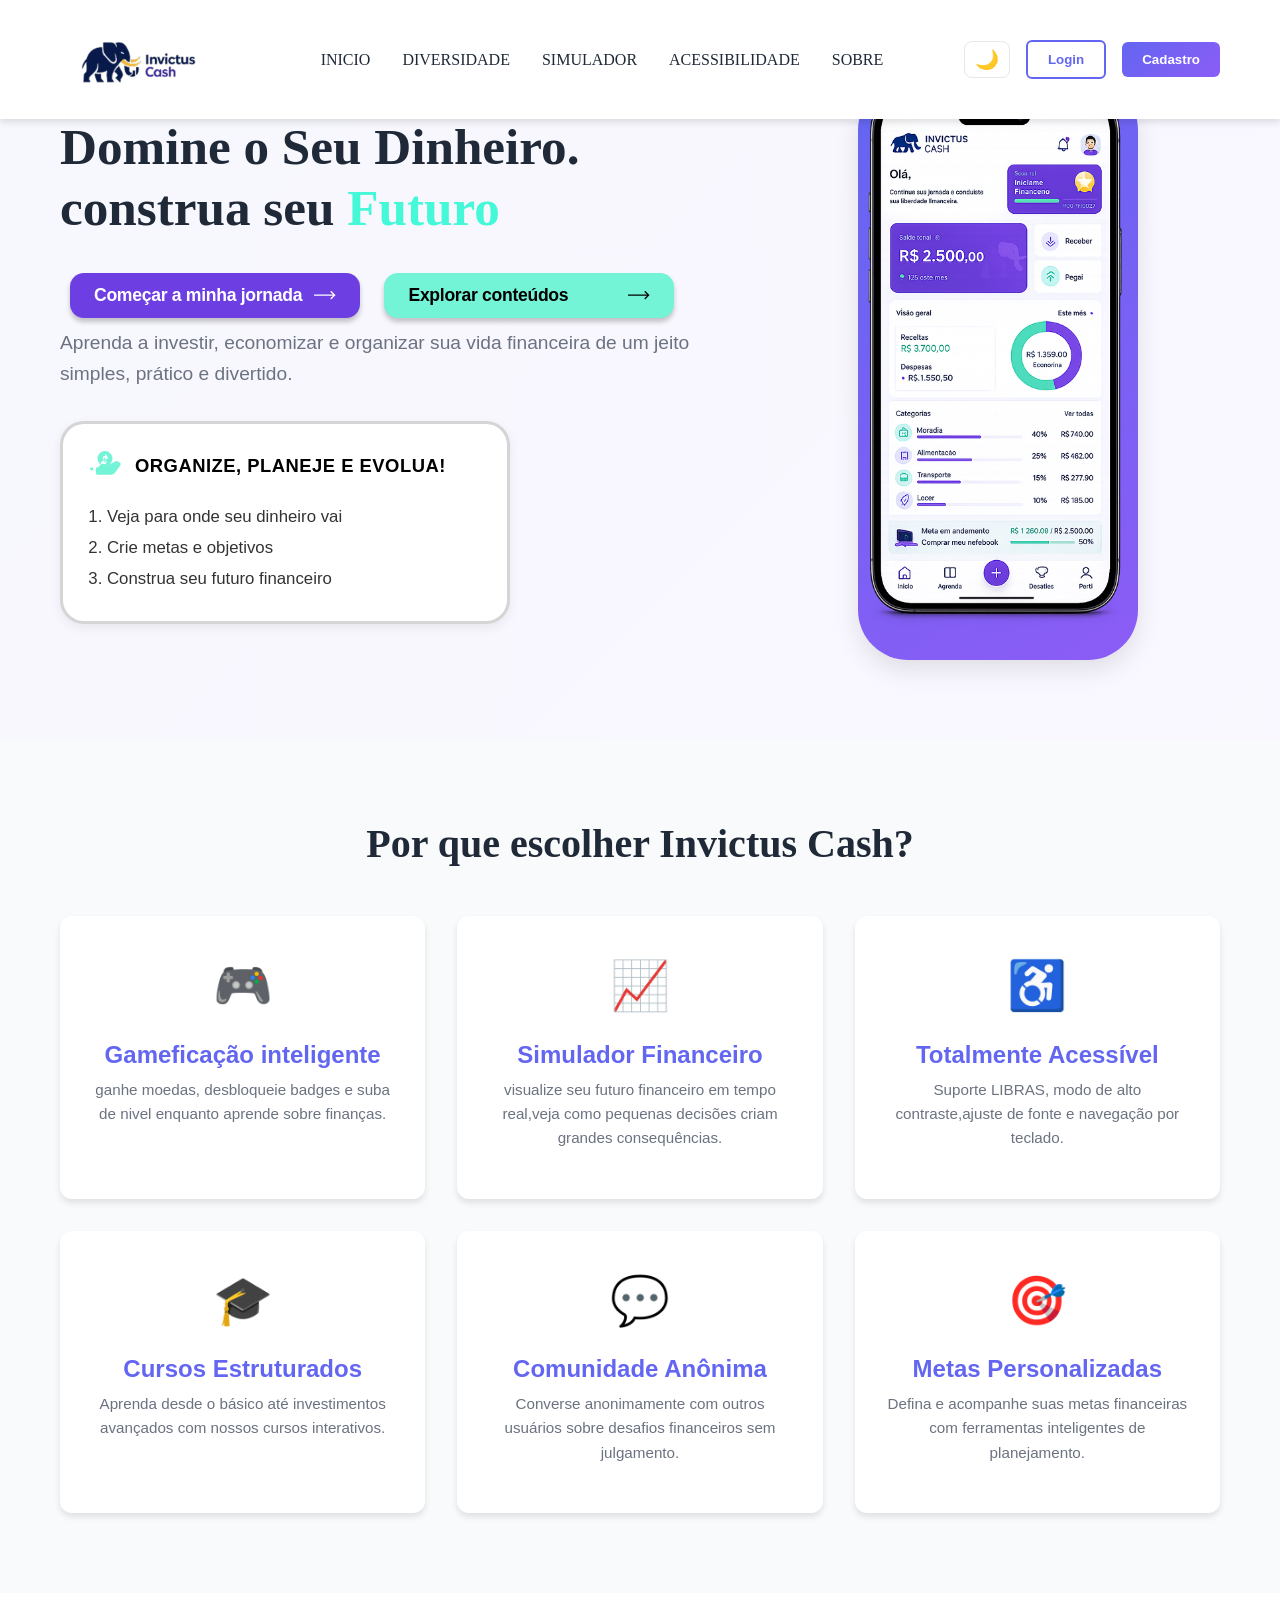
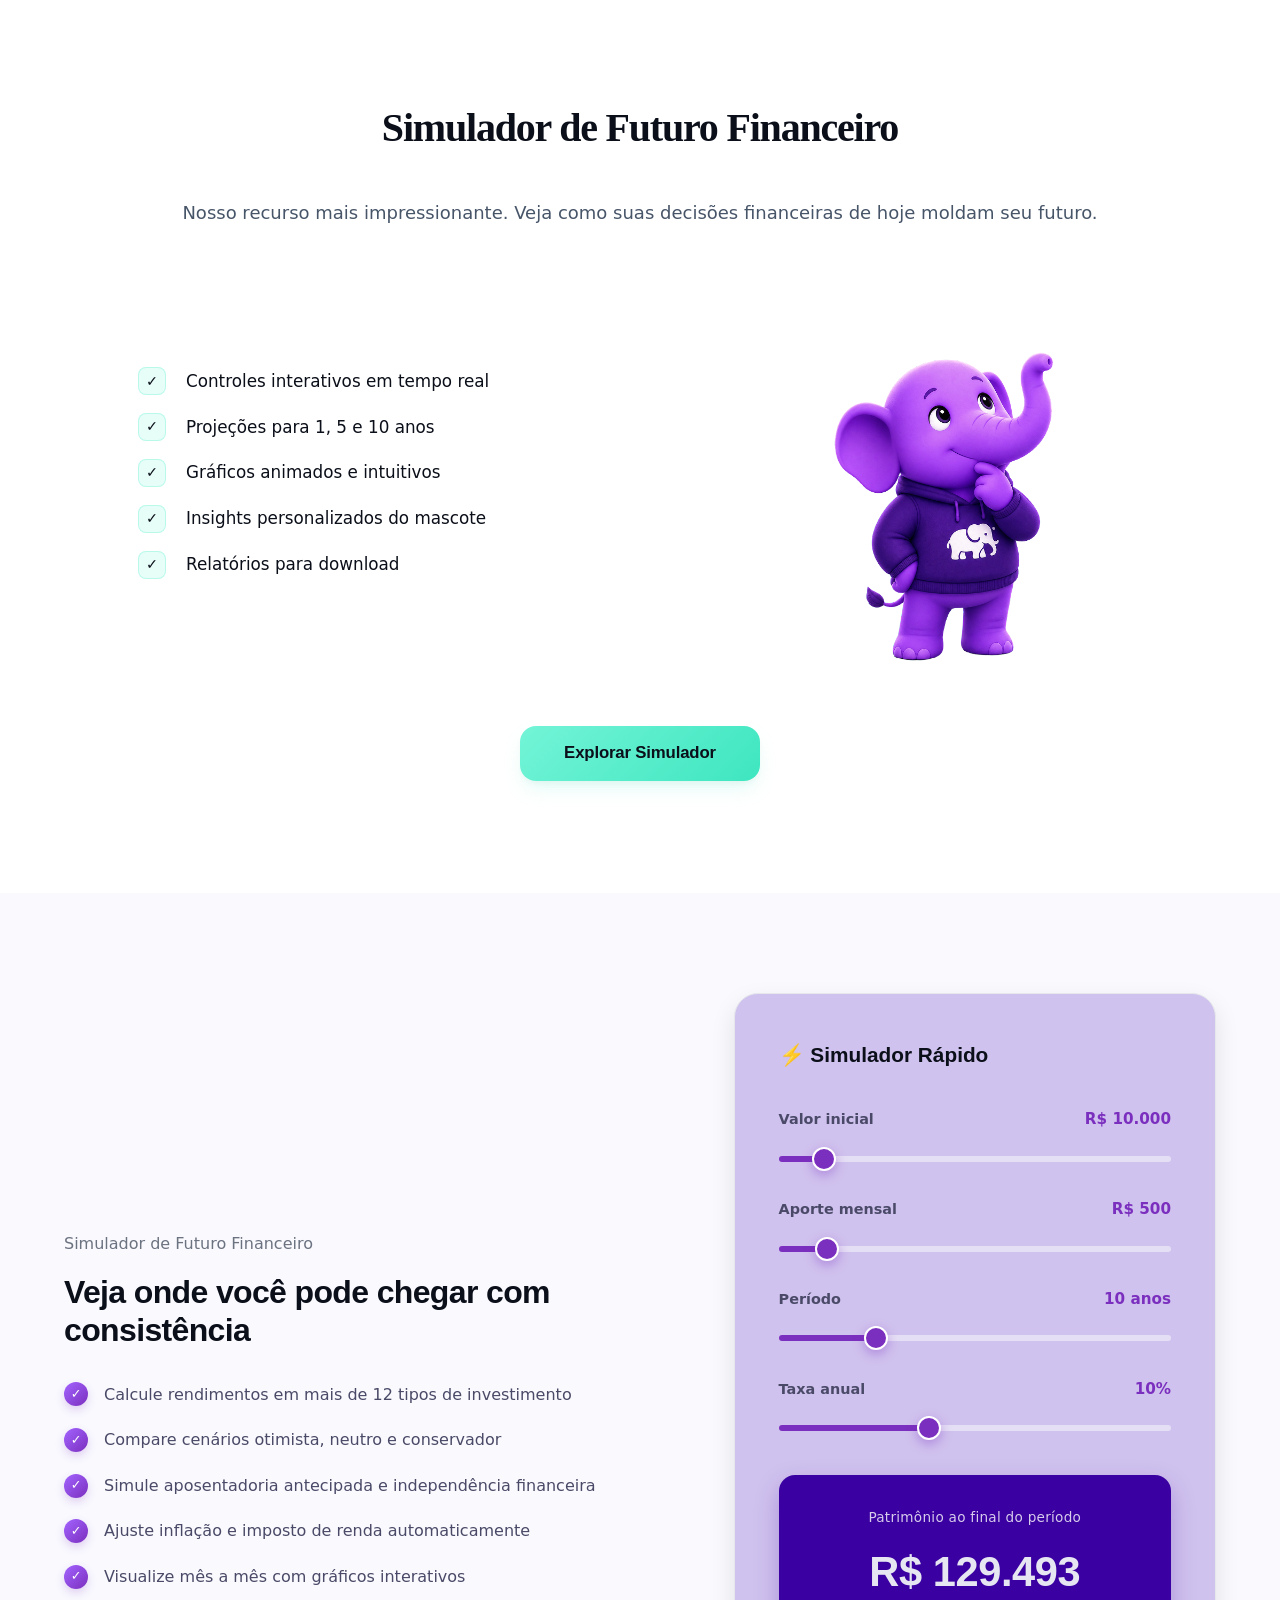
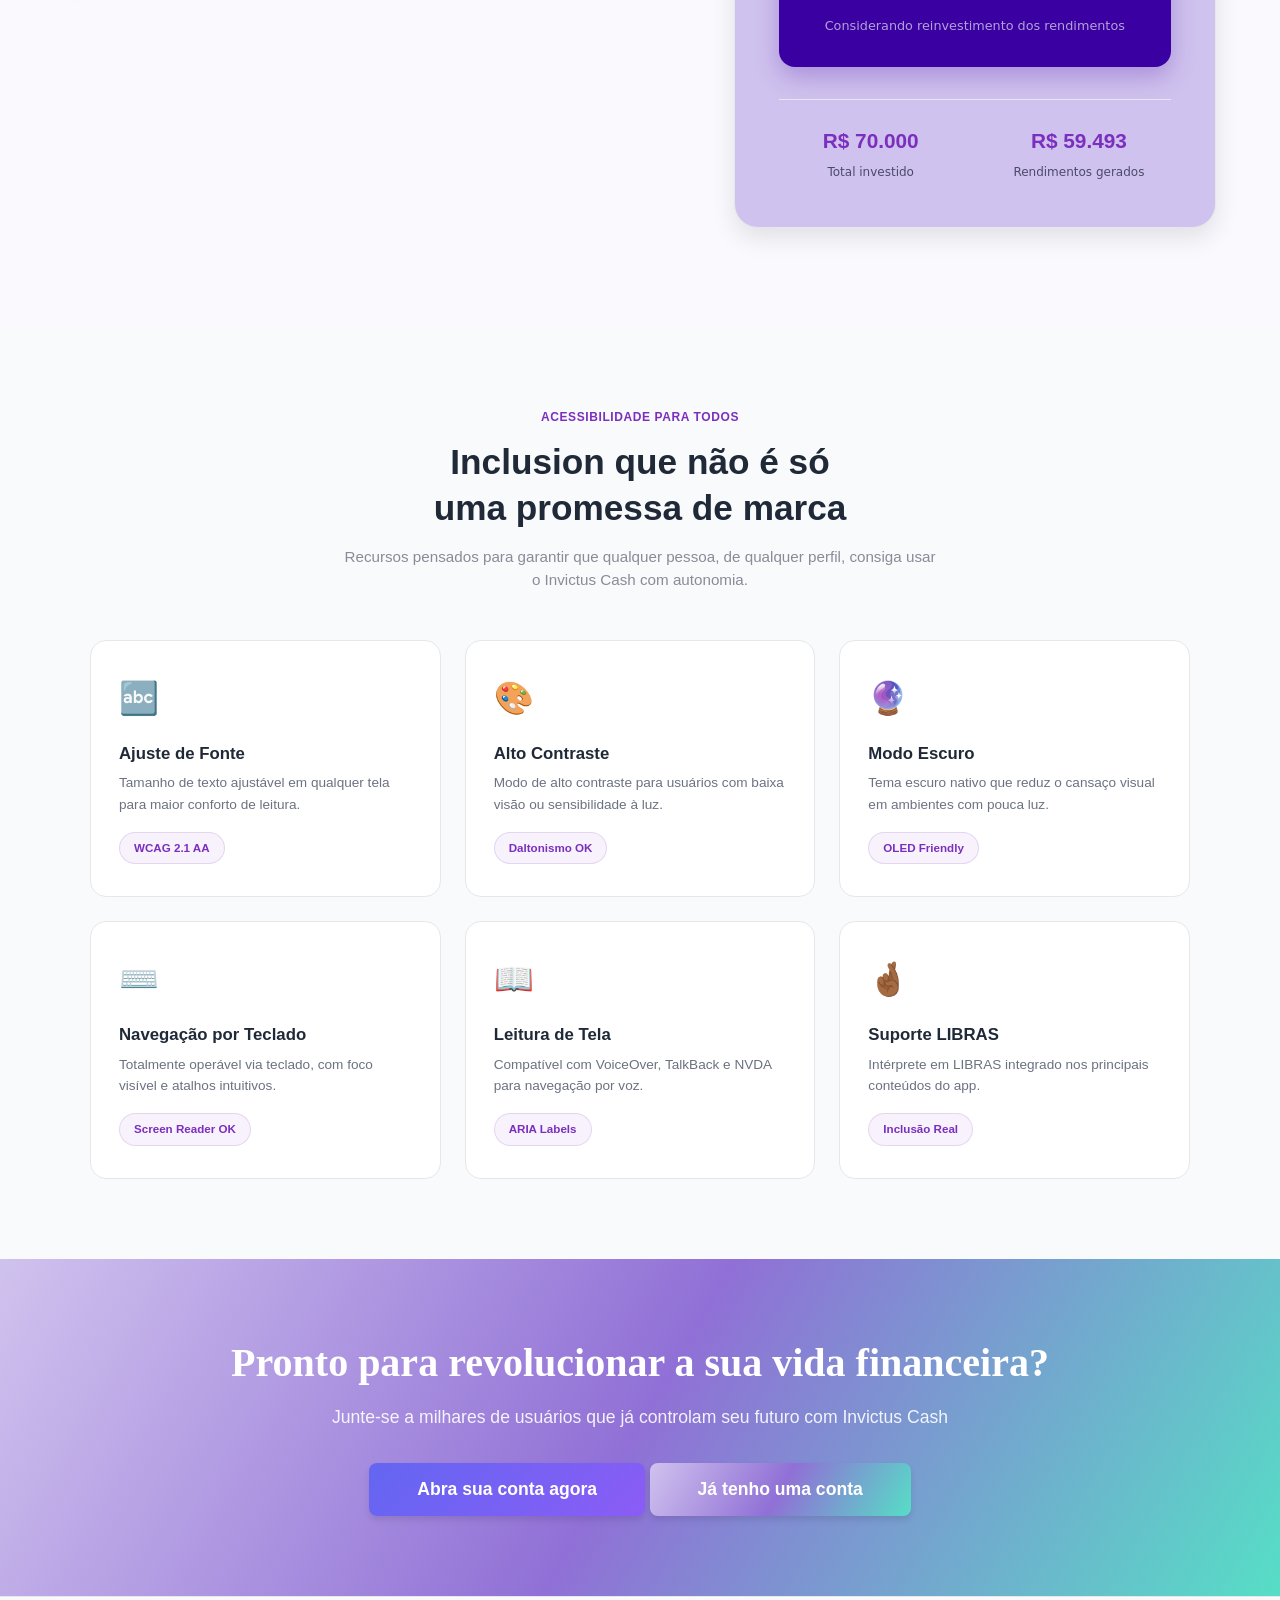
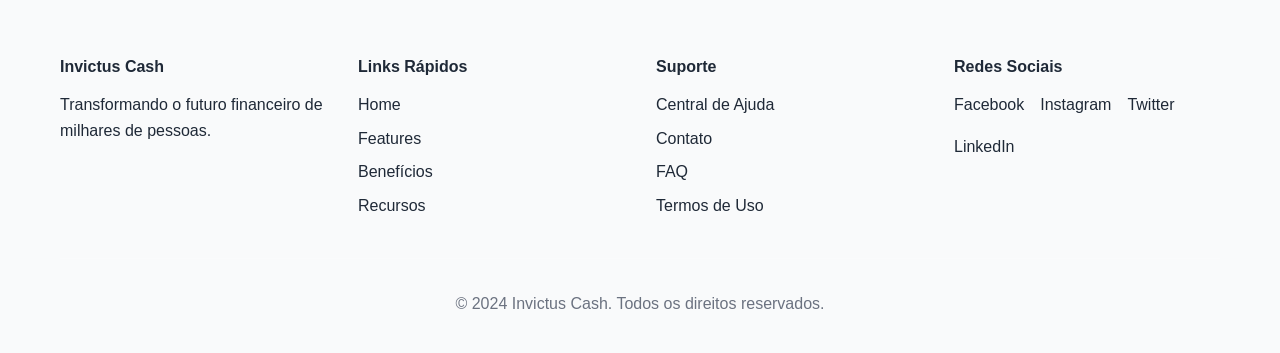
==== index.html @ d9da08a6 "mais commit" ====
<!DOCTYPE html>
<html lang="pt-BR">
<head>
    <meta charset="UTF-8">
    <meta name="viewport" content="width=device-width, initial-scale=1.0">
    <title>Invictus Cash - Soluções Financeiras do Futuro</title>
    <link rel="stylesheet" href="css/styles.css">
</head>
<body>
    <!-- HEADER/NAVEGAÇÃO -->
    <header class="header">
        <div class="container">
            <div class="navbar">
                <div class="logo">
                    <img id="site-logo" src="img/Frame 21 copia.PNG" alt="Invictus Cash Logo">
                    
                </div>
                <nav class="nav-links">
                    <a href="#home">INICIO</a>
                    <a href="#features">DIVERSIDADE</a>
                    <a href="#beneficios">SIMULADOR</a>
                    <a href="#recursos">ACESSIBILIDADE</a>
                    <a href="#contato">SOBRE</a>
                </nav>
                <div class="nav-buttons">

                    <button id="theme-toggle" class="btn-theme" aria-label="Alternar tema">🌙</button>

                    
                    <button class="btn-login"> <a  href="login.html">Login</button></a>
                    <button class="btn-signup"> <a href="cadastro.html">Cadastro</button></a>
                </div>
            </div>
        </div>
    </header>

    <!-- HERO SECTION -->
    <section class="hero" id="home">
        <div class="container">
            <div class="hero-content">
                <div class="hero-text">
                    <h2>Domine o Seu Dinheiro. construa seu  <span class="texto-verde">Futuro</span></h2>
 
                    <button class="btn-primary"><span>Começar a minha jornada</span>
    <svg viewBox="0 0 32 12" fill="none" xmlns="http://www.w3.org/2000/svg">
        <path d="M0 6H30M30 6L25 1M30 6L25 11" stroke="white" stroke-width="2" stroke-linecap="round" stroke-linejoin="round"/>
    </svg>
</button>
                    <button class="btn-secondary"> <span>Explorar conteúdos</span>
    <svg viewBox="0 0 32 12" fill="none" xmlns="http://www.w3.org/2000/svg">
        <path d="M0 6H30M30 6L25 1M30 6L25 11" stroke="black" stroke-width="2" stroke-linecap="round" stroke-linejoin="round"/>
    </svg>

</button>

                   <p>Aprenda a investir, economizar e organizar sua vida
financeira de um jeito simples, prático e divertido.</p>

<div class="card-financeiro">
    <div class="card-header">
        <svg class="card-icon" viewBox="0 0 24 24" fill="none" xmlns="http://www.w3.org/2000/svg">
            <path d="M12 2a5 5 0 100 10 5 5 0 000-10zm0 2c.55 0 1 .45 1 1v.1a2 2 0 011 1.73l-1.5.86a.5.5 0 00-.5-.43v-.26c0-.28-.22-.5-.5-.5s-.5.22-.5.5v.26c0 .28.22.5.5.5.83 0 1.5.67 1.5 1.5s-.67 1.5-1.5 1.5V11a1 1 0 01-2-1.73l1.5-.86a.5.5 0 00.5.43v.26c0 .28.22.5.5.5s.5-.22.5-.5v-.26c0-.28-.22-.5-.5-.5a1.5 1.5 0 01-1.5-1.5 1.5 1.5 0 011.5-1.5V5c0-.55.45-1 1-1z" fill="#73F4D7"/>
            <path d="M2 14c0-.55.45-1 1-1h4.17l2.24-2.24A1 1 0 0110.12 10.3l3.59 1.2 5.11-2.55a2 2 0 011.85.06l1.04.6c.72.42.92 1.37.44 2.05l-3.23 4.53a4 4 0 01-3.26 1.67H7c-.55 0-1-.45-1-1v-2H3c-.55 0-1-.45-1-1zm4-1H4v2h2v-2z" fill="#73F4D7"/>
        </svg>


        
        <h3>ORGANIZE, PLANEJE E EVOLUA!</h3>
    </div>

    <ol class="card-list">
        <li>Veja para onde seu dinheiro vai</li>
        <li>Crie metas e objetivos</li>
        <li>Construa seu futuro financeiro</li>
    </ol>
</div>
                </div>
                <div class="hero-image">
                    <div class="phone-mockup">
                        <div class="phone-screen">
                            <img src="img/image 7.png" alt="App Preview">
                        </div>
                    </div>
                </div>
            </div>
        </div>
    </section>

    <!-- POR QUE ESCOLHER INVICTUS CASH -->
    <section class="why-choose" id="features">
        <div class="container">
            <h2>Por que escolher Invictus Cash?</h2>
            <div class="features-grid">
                <div class="feature-card">
                    <div class="feature-icon">🎮</div>
                    <h3>Gameficação inteligente</h3>
                    <p>ganhe moedas, desbloqueie badges e suba de nivel enquanto aprende sobre finanças.</p>
                </div>
                <div class="feature-card">
                    <div class="feature-icon">📈</div>
                    <h3>Simulador Financeiro</h3>
                    <p>visualize seu futuro financeiro em tempo real,veja como pequenas decisões criam grandes consequências.</p>
                </div>
                <div class="feature-card">
                    <div class="feature-icon">♿</div>
                    <h3>Totalmente Acessível</h3>
                    <p>Suporte LIBRAS, modo de alto contraste,ajuste de fonte e navegação por teclado.</p>
                </div>
                <div class="feature-card">
                    <div class="feature-icon">🎓</div>
                    <h3>Cursos Estruturados</h3>
                    <p>Aprenda desde o básico até investimentos avançados com nossos cursos interativos.</p>
                </div>
                <div class="feature-card">
                    <div class="feature-icon">💬</div>
                    <h3>Comunidade Anônima</h3>
                    <p>Converse anonimamente com outros usuários sobre desafios financeiros sem julgamento.</p>
                </div>
                <div class="feature-card">
                    <div class="feature-icon">🎯</div>
                    <h3>Metas Personalizadas</h3>
                    <p>Defina e acompanhe suas metas financeiras com ferramentas inteligentes de planejamento.</p>
                </div>
            </div>
        </div>
    </section>

    <!-- Simulados FINANCEIRO -->
   <section class="solucoes" id="beneficios">
    <div class="container-simulador">
        <header class="simulador-header">
            <h2>Simulador de Futuro Financeiro</h2>
            <p class="subtitulo">Nosso recurso mais impressionante. Veja como suas decisões financeiras de hoje moldam seu futuro.</p>
        </header>
        
        <div class="simulador-conteudo-wrapper">
            
            <ul class="lista-recursos">
                <li>
                    <span class="check-box" aria-hidden="true">&#10003;</span> 
                    <span class="texto-recurso">Controles interativos em tempo real</span>
                </li>
                <li>
                    <span class="check-box" aria-hidden="true">&#10003;</span> 
                    <span class="texto-recurso">Projeções para 1, 5 e 10 anos</span>
                </li>
                <li>
                    <span class="check-box" aria-hidden="true">&#10003;</span> 
                    <span class="texto-recurso">Gráficos animados e intuitivos</span>
                </li>
                <li>
                    <span class="check-box" aria-hidden="true">&#10003;</span> 
                    <span class="texto-recurso">Insights personalizados do mascote</span>
                </li>
                <li>
                    <span class="check-box" aria-hidden="true">&#10003;</span> 
                    <span class="texto-recurso">Relatórios para download</span>
                </li>
            </ul>

            <div class="vitinho-preview">
                <img src="img/image 17.png" alt="Preview do vitinho Financeiro" class="vitinho-img"> 
            </div>

        </div> <button class="btn-explorar" type="button">
            Explorar Simulador
        </button>
        
    </div>

</section>

    <!-- RECURSOS -->
   <!-- ── SIMULATOR ── -->
<section class="simulator-section" id="simulator">
  <div class="simulator-inner">
    <div class="simulator-info reveal">
      <p class="section-eyebrow" style="text-align:left">Simulador de Futuro Financeiro</p>
      <h2 class="section-title" style="text-align:left;font-size:clamp(1.7rem,2.5vw,2.2rem)">Veja onde você pode chegar com consistência</h2>
      <ul class="simulator-bullets">
        <li><div class="bullet-check">✓</div><span>Calcule rendimentos em mais de 12 tipos de investimento</span></li>
        <li><div class="bullet-check">✓</div><span>Compare cenários otimista, neutro e conservador</span></li>
        <li><div class="bullet-check">✓</div><span>Simule aposentadoria antecipada e independência financeira</span></li>
        <li><div class="bullet-check">✓</div><span>Ajuste inflação e imposto de renda automaticamente</span></li>
        <li><div class="bullet-check">✓</div><span>Visualize mês a mês com gráficos interativos</span></li>
      </ul>
    </div>
 
    <div class="simulator-card reveal">
      <div class="sim-title">⚡ Simulador Rápido</div>
 
      <div class="sim-group">
        <div class="sim-label">Valor inicial <span id="initialVal">R$ 10.000</span></div>
        <input type="range" id="sliderInitial" min="1000" max="100000" step="1000" value="10000" oninput="updateSim()">
      </div>
 
      <div class="sim-group">
        <div class="sim-label">Aporte mensal <span id="monthlyVal">R$ 500</span></div>
        <input type="range" id="sliderMonthly" min="0" max="5000" step="100" value="500" oninput="updateSim()">
      </div>
 
      <div class="sim-group">
        <div class="sim-label">Período <span id="yearsVal">10 anos</span></div>
        <input type="range" id="sliderYears" min="1" max="40" step="1" value="10" oninput="updateSim()">
      </div>
 
      <div class="sim-group">
        <div class="sim-label">Taxa anual <span id="rateVal">10%</span></div>
        <input type="range" id="sliderRate" min="4" max="20" step="0.5" value="10" oninput="updateSim()">
      </div>
 
      <div class="sim-result">
        <div class="sim-result-label">Patrimônio ao final do período</div>
        <div class="sim-result-value" id="simResult">R$ 108.347</div>
        <div class="sim-result-sub">Considerando reinvestimento dos rendimentos</div>
      </div>
 
      <div class="sim-breakdown">
        <div class="sim-item">
          <div class="sim-item-val" id="simInvested">R$ 70.000</div>
          <div class="sim-item-lbl">Total investido</div>
        </div>
        <div class="sim-item">
          <div class="sim-item-val" id="simProfit">R$ 38.347</div>
          <div class="sim-item-lbl">Rendimentos gerados</div>
        </div>
      </div>
    </div>
  </div>
</section>


<section class="access-section" id="recursos">
  <p class="access-header-tag">Acessibilidade para todos</p>
  <h2 class="access-main-title">Inclusion que não é só<br>uma promessa de marca</h2>
  <p class="access-subtitle">Recursos pensados para garantir que qualquer pessoa, de qualquer perfil, consiga usar o Invictus Cash com autonomia.</p>

  <div class="access-grid">
    <div class="access-card">
      <div class="access-icon">🔤</div> <h3 class="access-title">Ajuste de Fonte</h3>
      <p class="access-desc">Tamanho de texto ajustável em qualquer tela para maior conforto de leitura.</p>
      <span class="access-badge">WCAG 2.1 AA</span>
    </div>

    <div class="access-card">
      <div class="access-icon">🎨</div>
      <h3 class="access-title">Alto Contraste</h3>
      <p class="access-desc">Modo de alto contraste para usuários com baixa visão ou sensibilidade à luz.</p>
      <span class="access-badge">Daltonismo OK</span>
    </div>

    <div class="access-card">
      <div class="access-icon">🔮</div>
      <h3 class="access-title">Modo Escuro</h3>
      <p class="access-desc">Tema escuro nativo que reduz o cansaço visual em ambientes com pouca luz.</p>
      <span class="access-badge">OLED Friendly</span>
    </div>

    <div class="access-card">
      <div class="access-icon">⌨️</div>
      <h3 class="access-title">Navegação por Teclado</h3>
      <p class="access-desc">Totalmente operável via teclado, com foco visível e atalhos intuitivos.</p>
      <span class="access-badge">Screen Reader OK</span>
    </div>

    <div class="access-card">
      <div class="access-icon">📖</div>
      <h3 class="access-title">Leitura de Tela</h3>
      <p class="access-desc">Compatível com VoiceOver, TalkBack e NVDA para navegação por voz.</p>
      <span class="access-badge">ARIA Labels</span>
    </div>

    <div class="access-card">
      <div class="access-icon">🤞🏾</div>
      <h3 class="access-title">Suporte LIBRAS</h3>
      <p class="access-desc">Intérprete em LIBRAS integrado nos principais conteúdos do app.</p>
      <span class="access-badge">Inclusão Real</span>
    </div>
  </div>
</section>
 

    <!-- CTA FINAL -->
    <section class="cta-final">
        <div class="container">
            <h2>Pronto para revolucionar a sua vida financeira?</h2>
            <p>Junte-se a milhares de usuários que já controlam seu futuro com Invictus Cash</p>
            <button class="btn-primary-large">Abra sua conta agora</button>
            <button class="btn-secondary-large">Já tenho uma conta</button>
        </div>
    </section>

    <!-- FOOTER -->
    <footer class="footer" id="contato">
        <div class="container">
            <div class="footer-content">
                <div class="footer-section">
                    <h4>Invictus Cash</h4>
                    <p>Transformando o futuro financeiro de milhares de pessoas.</p>
                </div>
                <div class="footer-section">
                    <h4>Links Rápidos</h4>
                    <ul>
                        <li><a href="#home">Home</a></li>
                        <li><a href="#features">Features</a></li>
                        <li><a href="#beneficios">Benefícios</a></li>
                        <li><a href="#recursos">Recursos</a></li>
                    </ul>
                </div>
                <div class="footer-section">
                    <h4>Suporte</h4>
                    <ul>
                        <li><a href="#">Central de Ajuda</a></li>
                        <li><a href="#">Contato</a></li>
                        <li><a href="#">FAQ</a></li>
                        <li><a href="#">Termos de Uso</a></li>
                    </ul>
                </div>
                <div class="footer-section">
                    <h4>Redes Sociais</h4>
                    <div class="social-links">
                        <a href="#" class="social-icon">Facebook</a>
                        <a href="#" class="social-icon">Instagram</a>
                        <a href="#" class="social-icon">Twitter</a>
                        <a href="#" class="social-icon">LinkedIn</a>
                    </div>
                </div>
            </div>
            <div class="footer-bottom">
                <p>&copy; 2024 Invictus Cash. Todos os direitos reservados.</p>
            </div>
        </div>
    </footer>


     <div vw class="enabled">
    <div vw-access-button class="active"></div>
    <div vw-plugin-wrapper>
        <div class="vw-plugin-top-wrapper"></div>
    </div>
</div>
<script src="https://vlibras.gov.br/app/vlibras-plugin.js"></script>
<script>
    new window.VLibras.Widget('https://vlibras.gov.br/app');
</script>

    <script src="js/script.js"></script>
</body>
</html>
---- css/styles.css ----
/* ===== VARIÁVEIS E CORES ===== */
:root {
    --primary-color: #6366f1;
    --primary-dark: #4f46e5;
    --secondary-color: #06b6d4;
    --accent-color: #8b5cf6;
    --success-color: #10b981;
    --text-dark: #1f2937;
    --text-light: #6b7280;
    --bg-light: #f9fafb;
    --bg-white: #ffffff;
    --border-color: #e5e7eb;
    --shadow: 0 4px 6px rgba(0, 0, 0, 0.1);
    --shadow-lg: 0 10px 25px rgba(0, 0, 0, 0.1);

        --bg-container: #ffffff;
    --text-main: #0b0f19;       /* Tom escuro premium */
    --text-muted: #475569;      /* Slate moderno */
    --accent-start: #73F4D7;    /* Ciano base */
    --accent-end: #3ee6c0;      /* Ciano profundo para o gradiente */
    --font-family: 'Inter', system-ui, -apple-system, sans-serif;
    --radius-lg: 24px;          /* Curvas mais amigáveis no container */
    --radius-md: 12px;          /* Bordas do botão */
    --radius-sm: 8px;           /* Bordas do ícone */

     --purple-main: #7B2FBE;    /* Roxo vivo dos badges e sliders */
  --purple-dark: #3A00A1;    /* Roxo ultra profundo do card de resultado */
  --purple-soft: #A364FF;    /* Tom mais claro para degradês */
  --dark-text: #0B0F19;      /* Preto suave para o título principal */
  --gray-700: #4A4A68;       /* Texto das listas e labels */
  --gray-200: #E6E6F2;       /* Linha do slider vazia e bordas secundárias */
  --off-white: #F9F9FE;      /* Fundo da seção */
  --white: #FFFFFF;
  --radius-lg: 24px;
  --radius-md: 16px;

  --roxo-suave: #D0C2EE; /* Roxo suave para o gradiente */

  /* Variável do gradiente para o Tema Claro */
    --primary-gradient: linear-gradient(120deg, #D0C2EE, #9070D6, #56DEC6);

    --logo-image: url('../img/logo-light.png');

}

/* ===== TEMA ESCURO (DARK MODE) ===== */
.dark-theme {
    /* Fundos */
    --bg-light: #0B0F19;         /* O off-white vira o fundo escuro premium */
    --off-white: #0B0F19;
    --bg-white: #131A2E;         /* Os fundos brancos viram um azul-escuro fosco */
    --bg-container: #131A2E;
    --white: #131A2E;

    /* Textos */
    --text-dark: #F1F5F9;         /* Textos escuros viram branco/cinza claro */
    --text-main: #F1F5F9;
    --dark-text: #F1F5F9;
    
    --text-light: #94A3B8;        /* Textos secundários viram cinza médio */
    --text-muted: #94A3B8;
    --gray-700: #94A3B8;

    /* Bordas e Linhas */
    --border-color: #1E293B;      /* Bordas ficam escuras e sutis */
    --gray-200: #1E293B;
    
    /* Sombra mais suave para o tema escuro */
    --shadow: 0 4px 6px rgba(0, 0, 0, 0.3);
    --shadow-lg: 0 10px 25px rgba(0, 0, 0, 0.4);

    /* O Roxo ultra profundo do card de resultado pode ficar um pouco mais visível */
    --purple-dark: #1E0A45; 

    /* Variável do gradiente adaptada para o Tema Escuro (tons mais profundos) */
    --primary-gradient: linear-gradient(120deg, #2E1A47, #4A2874, #1B5E51);

     --roxo-suave: #1E0A45; /* Roxo suave para o gradiente */

     --logo-image: url('../img/logo-dark.png');


}

.sidebar-logo {
    width: 200px;
    height: 200px;
    background-image: var(--logo-image);
    background-size: contain;
    background-repeat: no-repeat;
    background-position: center;
}

/* Estilização do Botão de Alternar Tema (btn-theme) que adicionamos no HTML */
.btn-theme {
    background: none;
    border: 1px solid var(--border-color);
    font-size: 1.2rem;
    cursor: pointer;
    padding: 6px 10px;
    border-radius: var(--radius-sm);
    transition: transform 0.2s, background-color 0.2s;
    display: inline-flex;
    align-items: center;
    justify-content: center;
}

.btn-theme:hover {
    transform: scale(1.1);
    background-color: var(--border-color);
}




/* ===== RESET E ESTILOS GLOBAIS ===== */
* {
    margin: 0;
    padding: 0;
    box-sizing: border-box;
    /* Isso vai criar uma borda vermelha ao redor de ABSOLUTAMENTE TUDO no seu site */
    

   
}

html {
    min-height: 100%;
    font-family: 'Inter', sans-serif;
    scroll-behavior: smooth;
}

body {
    font-family: 'Segoe UI', Tahoma, Geneva, Verdana, sans-serif;
    line-height: 1.6;
    color: var(--text-dark);
    background-color: var(--bg-white);
    body {
    transition: background-color 0.6s ease, color 0.6s ease;
    body {
    padding-top: 80px; /* Ajuste essa altura para bater com a altura real da sua navbar */
}
}
    
}

html, body {
    width: 100%;
    margin: 0;
    padding: 0;
    overflow-x: hidden; /* Corta qualquer conteúdo que tente vazar para as laterais */
}

/* Garante que imagens e elementos flexíveis respeitem a largura máxima da tela */
*, *::before, *::after {
    box-sizing: border-box; /* Faz com que padding e bordas não aumentem a largura do elemento */
}




.container {
    max-width: 1200px;
    margin: 0 auto;
    padding: 0 20px;
   
}

/* ===== TIPOGRAFIA ===== */
h1, h2, h3, h4, h5, h6 {
    font-weight: 700;
    line-height: 1.2;
}

h2 {
    font-size: 2.5rem;
    margin-bottom: 1rem;
    color: var(--text-dark);
    font-family: Huninn
}

.texto-verde {
    color: #44F8D8; /* Você pode mudar esse código para o tom de verde que preferir */
}

h3 {
    font-size: 1.5rem;
    margin-bottom: 0.5rem;
}

p {
    color: var(--text-light);
    margin-bottom: 1rem;
}

a {
    color: var(--text-color);
    text-decoration: none;
    transition: color 0.3s;
}

/* ===== BOTÕES ===== */
.btn-primary {
    background: linear-gradient(135deg, var(--primary-color), var(--accent-color));
    color: white;
    padding: 12px 32px;
    border: none;
    border-radius: 8px;
    font-size: 1rem;
    font-weight: 600;
    cursor: pointer;
    transition: all 0.3s ease;
    box-shadow: var(--shadow);
}

.btn-primary:hover {
    transform: translateY(-2px);
    box-shadow: var(--shadow-lg);
}

.btn-primary-large {
    background: linear-gradient(135deg, var(--primary-color), var(--accent-color));
    color: white;
    padding: 16px 48px;
    border: none;
    border-radius: 8px;
    font-size: 1.1rem;
    font-weight: 600;
    cursor: pointer;
    transition: all 0.3s ease;
    box-shadow: var(--shadow);
}

.btn-primary-large:hover {
    transform: translateY(-2px);
    box-shadow: var(--shadow-lg);
}

.btn-secondary-large {
    background: linear-gradient(120deg, #D0C2EE, #9070D6, #56DEC6);
    color: white;
    padding: 16px 48px;
    border: none;
    border-radius: 8px;
    font-size: 1.1rem;
    font-weight: 600;
    cursor: pointer;
    transition: all 0.3s ease;
    box-shadow: var(--shadow);
}
/* Configuração Geral para Ambos os Botões */
.btn-primary, .btn-secondary {
    display: inline-flex;
    align-items: center;
    justify-content: space-between;
    width: 290px; /* Reduzido levemente para acompanhar o tamanho da nova seta */
    margin: 10px; /* Adiciona espaçamento ao redor de cada botão */
    
    padding: 12px 24px;
    font-family: 'Inter', sans-serif;
    font-size: 1.1rem;
    font-weight: 700;
    letter-spacing: -0.3px;
    
    border: none;
    border-radius: 14px;
    cursor: pointer;
    transition: all 0.2s ease-in-out;
    box-shadow: 0px 4px 5px rgba(0, 0, 0, 0.22); 
}

/* Efeito ao passar o mouse */
.btn-primary:hover, .btn-secondary:hover {
    transform: translateY(-2px);
    box-shadow: 0px 6px 10px rgba(0, 0, 0, 0.28);
}

/* Customização do Botão Roxo */
.btn-primary {
    background: #6D3FE3;
    color: #FFFFFF;
}

/* Customização do Botão Ciano */
.btn-secondary {
    background: #73F4D7;
    color: #000000;
}

/* Tamanho Controlado das Setas */
.btn-primary svg, .btn-secondary svg {
    width: 22px; /* Diminuído de 32px para 22px para ficar proporcional e delicado */
    height: auto;
    flex-shrink: 0; /* Garante que a seta não vai amassar em telas menores */
}

.btn-login {
    background: transparent;
    color: var(--primary-color);
    padding: 10px 20px;
    border: 2px solid var(--primary-color);
    border-radius: 6px;
    font-weight: 600;
    cursor: pointer;
    transition: all 0.3s ease;
}

.btn-login:hover {
    background: var(--primary-color);
    color: white;
}

.btn-signup {
    background: linear-gradient(135deg, var(--primary-color), var(--accent-color));
    color: white;
    padding: 10px 20px;
    border: none;
    border-radius: 6px;
    font-weight: 600;
    cursor: pointer;
    transition: all 0.3s ease;
}

.btn-signup:hover {
    transform: translateY(-2px);
    box-shadow: var(--shadow);
}
/* organizee... */

/* Container Principal do Card */
.card-financeiro {
    width: 100%;
    max-width: 450px; /* Limita a largura para ficar parecido com o print */
    padding: 24px;
    
    background-color: #FFFFFF;
    border: 3px solid #4646463a; /* Borda azul exata do modelo */
    border-radius: 24px;       /* Bordas bem arredondadas */
    
    font-family: 'Inter', sans-serif; /* Substitua pela fonte do seu projeto */
    box-shadow: 0 4px 12px rgba(0, 0, 0, 0.068); /* Sombra leve opcional */
}

/* Alinhamento do Ícone ao lado do Título */
.card-header {
    display: flex;
    align-items: center;
    gap: 12px; /* Espaço entre o ícone e o texto */
    margin-bottom: 20px; /* Distância entre o título e a lista */
}

/* Tamanho do Ícone */
.card-icon {
    width: 36px;
    height: 36px;
    flex-shrink: 0;
}

/* Estilização do Título */
.card-header h3 {
    color: #000000;
    font-size: 1.15rem;
    font-weight: 800;
    margin: 0;
    letter-spacing: 0.5px;
}

/* Configuração da Lista Numérica */
.card-list {
    margin: 0;
    padding-left: 20px; /* Cria o recuo padrão dos números */
    list-style-type: decimal; /* Garante a numeração 1, 2, 3 automático */
}

/* Estilização de cada item da lista */
.card-list li {
    color: #333333;
    font-size: 1.05rem;
    font-weight: 500;
    line-height: 1.6; /* Dá um espaçamento agradável entre as linhas */
    margin-bottom: 4px;
}


/* ===== 1. HEADER & NAVBAR AJUSTADOS ===== */
.header {
    background: var(--bg-white);
    box-shadow: var(--shadow);
    position:fixed; /* Alterado de unset para fixed */
    top: 0;
    left: 0;         /* Garante o alinhamento correto à esquerda */
    z-index: 1;   /* Aumentado para garantir que fique por cima de tudo na rolagem */
    width: 100%;
}

.navbar {
    display: flex;
    justify-content: space-between;
    align-items: center;
    padding: 1rem 0;
    position:relative; /* Mantém a navbar fixa no topo */
    z-index: 10;
}
/* Limpeza e ajuste da logo para ser flexível */
.logo img {
    width: 100%;
    max-width: 180px;    /* Tamanho ideal no notebook */
    height: auto;
    object-fit: contain;
    display: block;
    transition: max-width 0.3s ease;
}

.nav-links {
    display: flex;
    gap: 2rem;
    list-style: none;
}

.nav-links a {
    color: var(--text-dark);
    text-decoration: none;
    font-weight: 500;
    transition: color 0.3s ease;
    font-family: 'Inria Serif', serif;
}

.nav-links a:hover {
    color: var(--primary-color);
}

.nav-buttons {
    display: flex;
    align-items: center;
    gap: 1rem;
}

/* ===== 2. HERO SECTION AJUSTADA ===== */
.hero {
    padding: 80px 0;
    background: linear-gradient(135deg, rgba(99, 102, 241, 0.05), rgba(139, 92, 246, 0.05));
    overflow: hidden; /* Evita quebras de página para os lados */
}

.hero-content {
    display: grid;
    grid-template-columns: 1.2fr 0.8fr; /* Dá um pouco mais de destaque para o texto */
    gap: 3rem;
    align-items: center;
}

.hero-text h2 {
    font-size: clamp(2rem, 4vw, 3.5rem); /* Diminui o título de forma fluida em telas menores */
    margin-bottom: 1.5rem;
    color: var(--text-dark);
    line-height: 1.2;
}

.hero-text p {
    font-size: clamp(1rem, 1.5vw, 1.2rem);
    margin-bottom: 2rem;
    color: var(--text-light);
    line-height: 1.6;
}


/* =======================================================
   ===== REGRAS DE RESPONSIVIDADE (MEDIA QUERIES) =====
   ======================================================= */

/* --- TABLETS (Telas de até 992px) --- */
@media (max-width: 992px) {
    .navbar {
        padding: 0.8rem 0;
    }

    .logo img {
        max-width: 140px; /* Logo ligeiramente menor em telas menores */
    }

    .nav-links {
        gap: 1.2rem; /* Reduz o espaço dos links no menu */
    }

    .hero-content {
        gap: 2rem;
    }
}

.phone-mockup {
    display: flex;
    justify-content: center;
    align-items: center;
}

.phone-screen {
    width: 280px;
    height: 580px;
    background: linear-gradient(150deg, var(--primary-color), var(--accent-color));
    border-radius: 50px;
    padding: 1px;
    box-shadow: var(--shadow-lg);
    overflow: hidden;
    position: relative;
}

.phone-screen::before {
    content: '';
    position: absolute;
    top: 0;
    left: 50%;
    transform: translateX(-50%);
    width: 150px;
    height: 25px;
    
    border-radius: 0 0 25px 25px;
    z-index: 10;
}

.phone-screen img {
    width: 100%;
    height: 100%;
    object-fit: cover;
    border-radius: 30px;
}


/* ===== SEÇÃO DO SIMULADOR (VITINHO AO LADO DA LISTA SEMPRE) ===== */

/* Alinha a lista e a imagem lado a lado em todas as telas */
/* Centraliza a section inteira na página */
#beneficios {
    display: flex;
    flex-direction: column;
    align-items: center;      /* Centraliza na horizontal */
    justify-content: center;   /* Centraliza na vertical */
    min-height: 100vh;         /* Opcional: faz a seção ocupar a altura total da tela para centrar perfeitamente */
    padding: 40px 20px;
    width: 100%;
}

/* Garante que o container interno também alinhe os elementos ao centro /* Força a seção inteira a permitir caixas maiores dentro dela */
.solucoes {
    width: 100%;
    display: flex;
    justify-content: center;
    align-items: center;
    padding: 60px 20px;
}

/* Aumenta drasticamente o tamanho máximo permitindo que ele ocupe até 80% da tela inteira */
.container-simulador {
    display: flex;
    flex-direction: column;
    align-items: center;
    width: 90% !important;     /* Força a largura a usar a quase totalidade disponível */
    max-width: 1100px !important; /* Aumentado bem mais e com !important para ignorar travas antigas */
    margin: 0 auto;
}

/* Espalha os dois lados tirando o aspecto espremido */
.simulador-conteudo-wrapper {
    display: flex;
    flex-direction: row;       
    align-items: center;       
    justify-content: space-between; 
    gap: 60px; /* Aumenta a distância entre eles */
    margin: 40px 0;
    width: 100% !important;               
}

.lista-recursos {
    flex: 1.2; /* Dá um pouco mais de destaque para o texto */
    list-style: none;
    padding: 0;
}

.vitinho-preview {
    flex: 0.8; 
    display: flex;
    justify-content: center;   
}

.vitinho-img {
    width: 100%;               
    max-width: 380px !important; /* Força o Vitinho a crescer na tela */
    height: auto;              
    object-fit: contain;
}

/* Garante que o botão fique bem posicionado no centro */
.btn-explorar {
    margin: 0 auto;
    display: block;
}

/* AJUSTES DE RESPONSIVIDADE PARA TELAS MENORES (Celulares) */
@media (max-width: 768px) {
    .simulador-conteudo-wrapper {
        gap: 12px;             /* Diminui o espaço entre texto e imagem no celular */
    }

    .texto-recurso {
        font-size: 0.85rem;    /* Fonte ligeiramente menor para caber em telas estreitas */
    }

    .check-box {
        font-size: 0.9rem;     
    }
}

/* ===== WHY CHOOSE SECTION ===== */
.why-choose {
    padding: 80px 0;
    background: var(--bg-light);
}

.why-choose h2 {
    text-align: center;
    margin-bottom: 3rem;
}

.features-grid {
    display: grid;
    grid-template-columns: repeat(auto-fit, minmax(300px, 1fr));
    gap: 2rem;
}

.feature-card {
    background: var(--bg-white);
    padding: 2rem;
    border-radius: 12px;
    text-align: center;
    box-shadow: var(--shadow);
    transition: all 0.3s ease;
}

.feature-card:hover {
    transform: translateY(-10px);
    box-shadow: var(--shadow-lg);
}

.feature-icon {
    font-size: 3rem;
    margin-bottom: 1rem;
}

.feature-card h3 {
    color: var(--primary-color);
    margin-bottom: 0.5rem;
}

.feature-card p {
    color: var(--text-light);
    font-size: 0.95rem;
}




/* Container de Alinhamento */
.container-simulador {
    max-width: 640px;           /* Largura de leitura ideal para conteúdo em uma coluna */
    padding: 4rem 3rem;
    font-family: var(--font-family);
    text-align: left;
    background-color: var(--bg-container);
    border-radius: var(--radius-lg);
}

/* Cabeçalho do Bloco */
.simulador-header {
    margin-bottom: 2.5rem;
}

.simulador-header h2 {
    font-size: 2.5rem;
    font-weight: 800;
    color: var(--text-main);
    margin: 0 0 0.75rem 0;
    letter-spacing: -0.03em;
    line-height: 1.15;
}

.simulador-header .subtitulo {
    font-size: 1.125rem;
    line-height: 1.6;
    color: var(--text-muted);
    margin: 0;
}

/* Lista de Recursos */
.lista-recursos {
    list-style: none;
    padding: 0;
    margin: 0 0 3rem 0;
    display: flex;
    flex-direction: column;
    gap: 1.12rem;               /* Espaçamento moderno usando gap em vez de margin-bottom */
}

.lista-recursos li {
    display: flex;
    align-items: center;
    font-size: 1.05rem;
    font-weight: 500;
    color: var(--text-main);
    transition: transform 0.25s cubic-bezier(0.16, 1, 0.3, 1);
}

/* Micro-interação elegante ao passar o mouse */
.lista-recursos li:hover {
    transform: translateX(6px);
}

/* O "Box" do ícone de Checkmark */
.check-box {
    display: inline-flex;
    align-items: center;
    justify-content: center;
    width: 28px;
    height: 28px;
    font-size: 0.9rem;
    font-weight: 900;
    margin-right: 1.25rem;
    color: var(--text-main);
    background-color: rgba(115, 244, 215, 0.18); /* Ciano ultra suave */
    border: 1px solid rgba(115, 244, 215, 0.4);   /* Borda fina para dar definição */
    border-radius: var(--radius-sm);
    flex-shrink: 0;
}

/* Botão Ciano Dinâmico */
.btn-explorar {
    display: inline-flex;
    align-items: center;
    justify-content: center;
    
    background: linear-gradient(135deg, var(--accent-start), var(--accent-end));
    color: var(--text-main);
    font-size: 1.05rem;
    font-weight: 700;
    letter-spacing: -0.01em;
    
    padding: 1.1rem 2.75rem;
    border: none;
    border-radius: var(--radius-md);
    cursor: pointer;
    position: relative;
    overflow: hidden;
    
    /* Transições fluidas de alta performance */
    transition: transform 0.25s cubic-bezier(0.16, 1, 0.3, 1), 
                box-shadow 0.25s cubic-bezier(0.16, 1, 0.3, 1), 
                filter 0.2s ease;
    
    /* Sombra multicamada orgânica */
    box-shadow: 0 4px 6px -1px rgba(0, 0, 0, 0.03), 
                0 10px 20px -5px rgba(115, 244, 215, 0.25);
}

/* Efeito de flutuação e brilho */
.btn-explorar:hover {
    transform: translateY(-4px);
    filter: brightness(1.04);
    box-shadow: 0 12px 24px -6px rgba(0, 0, 0, 0.08), 
                0 20px 30px -5px rgba(115, 244, 215, 0.45);
}

/* Efeito físico ao pressionar (Clique) */
.btn-explorar:active {
    transform: translateY(-1px);
    box-shadow: 0 4px 6px -1px rgba(0, 0, 0, 0.03), 
                0 10px 15px -3px rgba(115, 244, 215, 0.25);
}
/* ===== SOLUÇÕES SECTION ===== */



/* ── SIMULATOR CONTAINER ── */
.simulator-section {
  /* Usa as variáveis que você criou. Se não existirem, aplica os fallbacks cinzas */
  background: var(--off-white, #F9F9FE); 
  padding: 100px 5%;
  font-family: var(--font-family, 'Inter', sans-serif);
  transition: background 0.3s ease; /* Suaviza a transição ao mudar de tema */
}

.simulator-inner {
  max-width: 1200px;
  margin: 0 auto;
  display: grid;
  grid-template-columns: 1.1fr 0.9fr; /* Coluna da esquerda ligeiramente maior */
  gap: 80px;
  align-items: center;
}

/* Lado Esquerdo - Textos e Chamada */
.simulator-info h3 {
  color: var(--purple-main, #7B2FBE); /* Usa o roxo vivo das suas variáveis */
  font-size: 0.85rem;
  text-transform: uppercase;
  letter-spacing: 0.05em;
  font-weight: 700;
  margin-bottom: 12px;
}

.simulator-info h2 {
  font-family: 'Sora', sans-serif;
  font-size: 2.5rem;
  font-weight: 800;
  color: var(--dark-text, #0B0F19); /* Muda automaticamente no Dark Mode para #F1F5F9 */
  line-height: 1.2;
  letter-spacing: -0.02em;
  margin-bottom: 32px;
  transition: color 0.3s ease;
}

.simulator-bullets {
  list-style: none;
  padding: 0;
  display: flex;
  flex-direction: column;
  gap: 20px;
}

/* EFEITO DE MOVIMENTO: Os itens deslizam ao passar o mouse */
.simulator-bullets li {
  display: flex;
  align-items: center;
  gap: 16px;
  font-size: 1rem;
  font-weight: 500;
  color: var(--gray-700, #4A4A68); /* Muda automaticamente no Dark Mode para #94A3B8 */
  transition: transform 0.3s cubic-bezier(0.25, 0.8, 0.25, 1), color 0.3s ease;
  cursor: pointer;
}

/* INTERAÇÃO: Desliza o texto para a direita e altera a cor para o roxo principal */
.simulator-bullets li:hover {
  transform: translateX(8px); 
  color: var(--purple-main, #7B2FBE); 
}

/* Badge Roxo com Checkmark (✓) */
.bullet-check {
  width: 24px;
  height: 24px;
  min-width: 24px;
  border-radius: 50%;
  /* Usa o degradê entre o roxo soft e o roxo main das suas variáveis */
  background: linear-gradient(135deg, var(--purple-soft, #A364FF), var(--purple-main, #7B2FBE));
  display: flex;
  align-items: center;
  justify-content: center;
  color: #FFFFFF; /* O checkmark (✓) deve se manter sempre branco para contraste */
  font-size: 0.8rem;
  font-weight: 800;
  box-shadow: 0 4px 10px rgba(123, 47, 190, 0.2);
  transition: transform 0.3s ease, box-shadow 0.3s ease;
}

/* INTERAÇÃO: O ícone de check cresce e rotaciona ao passar o mouse */
.simulator-bullets li:hover .bullet-check {
  transform: scale(1.18) rotate(15deg); 
  box-shadow: 0 6px 15px rgba(123, 47, 190, 0.4); 
}

/* ===== O CARD DO SIMULADOR (CORRIGIDO) ===== */
.simulator-card {
  background: var(--roxo-suave, #D0C2EE); /* Muda automaticamente no Dark Mode para #1E0A45 */
  border-radius: var(--radius-lg, 24px);
  padding: 44px;
  box-shadow: var(--shadow-lg);
  border: 1px solid var(--border-color, rgba(230, 230, 242, 0.5));
  width: 100%;
  box-sizing: border-box;
  transition: background 0.3s ease, border-color 0.3s ease; /* Transição suave no Dark Mode */
}

/* Ajuste de responsividade do Card */
@media (max-width: 768px) {
  .simulator-card {
    padding: 20px; /* Reduz o espaçamento para caber perfeitamente no celular */
  }
  .simulator-inner {
    grid-template-columns: 1fr; /* Empilha as colunas em telas menores */
    gap: 40px;
  }
}
.simulator-card.reveal {
  animation: reveal 0.6s ease-out;
}

.sim-title {
  font-family: 'Sora', sans-serif;
  font-size: 1.3rem;
  font-weight: 700;
  color: var(--dark-text);
  margin-top: 0;
  margin-bottom: 36px;
  display: flex;
  align-items: center;
  gap: 8px;
}

.sim-group {
  margin-bottom: 28px;
}

.sim-label {
  font-size: 0.9rem;
  font-weight: 600;
  color: var(--gray-700);
  margin-bottom: 12px;
  display: flex;
  justify-content: space-between;
  align-items: center;
}

/* Valor em destaque ao lado da label */
.sim-label span {
  color: var(--purple-main);
  font-weight: 700;
  font-size: 0.95rem;
}

/* Customização dos Sliders (Range) */
input[type=range] {
  appearance: none;
  -webkit-appearance: none;
  width: 100%;
  height: 6px;
  border-radius: 10px;
  background: var(--gray-200);
  cursor: pointer;
  outline: none;
}

/* A bolinha (Thumb) do slider */
input[type=range]::-webkit-slider-thumb {
  -webkit-appearance: none;
  width: 24px;
  height: 24px;
  border-radius: 50%;
  background: var(--purple-main);
  border: 2px solid var(--white); /* Cria o efeito de anel do modelo */
  box-shadow: 0 4px 12px rgba(123, 47, 190, 0.4);
  cursor: pointer;
  transition: transform 0.1s ease;
}

input[type=range]::-webkit-slider-thumb:hover {
  transform: scale(1.1);
}

/* Card Roxo Interno (Resultado Principal) */
.sim-result {
  background: var(--purple-dark);
  border-radius: var(--radius-md);
  padding: 32px 24px;
  color: var(--white-off);
  text-align: center;
  margin-top: 36px;
  box-shadow: 0 10px 25px rgba(58, 0, 161, 0.25);
}

.sim-result-label {
  font-size: 0.85rem;
  font-weight: 500;
  opacity: 0.8;
  margin-bottom: 10px;
  letter-spacing: 0.02em;
  color: #FFFFFF; /* Cor do texto do label */
}

.sim-result-value {
  font-family: 'Sora', sans-serif;
  font-size: 2.6rem;
  font-weight: 800;
  letter-spacing: -0.01em;
  color: #E6E6F2; /* Cor do valor principal */
}

.sim-result-sub {
  font-size: 0.8rem;
  opacity: 0.7;
  margin-top: 12px;
  line-height: 1.4;
  color: #E6E6F2; /* Cor do texto secundário */
}

/* Distribuição dos Valores de Baixo (Fora do bloco roxo) */
.sim-breakdown {
  display: grid;
  grid-template-columns: 1fr 1fr;
  gap: 24px;
  margin-top: 32px;
  border-top: 1px solid var(--gray-200);
  padding-top: 24px;
}

.sim-item {
  text-align: center;
}

.sim-item-val {
  font-family: 'Sora', sans-serif;
  font-size: 1.3rem;
  font-weight: 700;
  color: var(--purple-main); /* Mudado para combinar com a base do print */
}

.sim-item-lbl {
  font-size: 0.75rem;
  color: var(--gray-700);
  font-weight: 500;
  margin-top: 6px;
}

/* ── ACCESSIBILITY SECTION ── */
.access-section { 
background: var(--bg-light); /* Antes estava var(--off-white) ou cor fixa */
    padding: 80px 5%; 
    text-align: center; /* Centraliza o cabeçalho */
    font-family: 'Inter', sans-serif;
    transition: background 0.3s ease;
}

/* Cabeçalho da Seção */
.access-header-tag {
    color: #7B2FBE;
    font-size: 0.75rem;
    font-weight: 700;
    text-transform: uppercase;
    letter-spacing: 0.05em;
    margin-bottom: 12px;
}

.access-main-title {
    font-family: 'Sora', sans-serif;
    font-size: 2.2rem;
    font-weight: 800;
    color: var(--text-dark);
    margin-bottom: 16px;
    line-height: 1.3;
}

.access-subtitle {
    font-size: 0.95rem;
    color: #8A8A99;
    max-width: 600px;
    margin: 0 auto 48px auto;
    line-height: 1.5;
}

/* Grid de Cards */
.access-grid { 
    display: grid; 
    grid-template-columns: repeat(3, 1fr); 
    gap: 24px; 
    max-width: 1100px;
    margin: 0 auto;
    text-align: left; /* Garante que o conteúdo dentro dos cards seja alinhado à esquerda */
}

/* Cards */
.access-card {
    background: var(--bg-white);
    border-radius: 16px; 
    padding: 32px 28px;
    border: 1px solid var(--border-color);
    display: flex;
    flex-direction: column;
    align-items: flex-start; /* Alinha os itens da coluna à esquerda */
    justify-content: space-between; /* Garante espaçamento uniforme vertical */
    transition: transform .25s, box-shadow .25s, background .3s, border .3s;
}

.access-card:hover { 
    transform: translateY(-4px); 
    box-shadow: 0 10px 25px rgba(0, 0, 0, 0.04); 
}

.access-icon { 
    font-size: 2rem; 
    margin-bottom: 20px; 
}

.access-title { 
    font-family: 'Sora', sans-serif; 
    font-size: 1.05rem; 
    font-weight: 700; 
    color: var(--text-dark); /* Garante que o título mude no modo escuro */
    margin-bottom: 8px; 
}

.access-desc { 
    font-size: 0.85rem; 
    color: var(--text-light); /* Garante que a descrição mude no modo escuro */
    line-height: 1.6;
    flex-grow: 1; /* Faz o texto preencher o espaço para alinhar as badges embaixo */
    margin-bottom: 16px;
}

/* Badges (Tags ovais roxas) */
.access-badge {
    display: inline-block; 
    font-size: 0.725rem; 
    font-weight: 700;
    padding: 6px 14px; 
    border-radius: 100px; /* Bordas perfeitamente arredondadas em pílula */
    color: #7B2FBE;
    background: rgba(123, 47, 190, 0.06); 
    border: 1px solid rgba(123, 47, 190, 0.15);
}

/* Responsividade para telas menores */
@media (max-width: 992px) {
    .access-grid { grid-template-columns: repeat(2, 1fr); }
}
@media (max-width: 600px) {
    .access-grid { grid-template-columns: 1fr; }
}
.solucoes {
    padding: 80px 0;
}

.solucoes h2 {
    text-align: center;
    margin-bottom: 3rem;
}

.solucoes-grid {
    display: grid;
    grid-template-columns: repeat(auto-fit, minmax(250px, 1fr));
    gap: 2rem;
}

.solucao-card {
    background: linear-gradient(135deg, var(--primary-color), var(--accent-color));
    color: white;
    padding: 2.5rem;
    border-radius: 12px;
    box-shadow: var(--shadow);
    transition: all 0.3s ease;
}

.solucao-card:hover {
    transform: translateY(-5px);
    box-shadow: var(--shadow-lg);
}

.solucao-card h3 {
    margin-bottom: 0.5rem;
}

.solucao-card p {
    color: rgba(255, 255, 255, 0.9);
}

/* ===== RECURSOS SECTION ===== */
.recursos {
    padding: 80px 0;
    background: var(--bg-light);
}

.recursos h2 {
    text-align: center;
    margin-bottom: 3rem;
}

.recursos-grid {
    display: grid;
    grid-template-columns: repeat(auto-fit, minmax(280px, 1fr));
    gap: 2rem;
}

.recurso-card {
    background: var(--bg-white);
    padding: 2rem;
    border-radius: 12px;
    border-left: 4px solid var(--primary-color);
    box-shadow: var(--shadow);
    transition: all 0.3s ease;
}

.recurso-card:hover {
    transform: translateX(5px);
    box-shadow: var(--shadow-lg);
}

.recurso-card h3 {
    color: var(--primary-color);
    margin-bottom: 0.5rem;
}

.recurso-card p {
    color: var(--text-light);
}

/* ===== CTA FINAL SECTION ===== */
.cta-final {
    padding: 80px 0;
    background: var(--primary-gradient);
    color: white;
    text-align: center;

}

.cta-final h2 {
    color: white;
    margin-bottom: 1rem;
}

.cta-final p {
    color: rgba(255, 255, 255, 0.9);
    font-size: 1.1rem;
    margin-bottom: 2rem;
}

/* ===== FOOTER ===== */
.footer {
    background-color: var(--bg-light); /* Ou var(--bg-light) se quiser ele na cor do fundo geral */
    color: white;
    padding: 60px 0 20px;
    border-top: 1px solid var(--border-color);
    transition: background-color 0.3s ease, border-color 0.3s ease;
}

.footer-content {
    display: grid;
    grid-template-columns: repeat(auto-fit, minmax(250px, 1fr));
    gap: 2rem;
    margin-bottom: 2rem;
}

.footer-section h4 {
    margin-bottom: 1rem;
    color: var(--text-dark);
}

.footer-section p {
    color: var(--text-dark);
}

.footer-section ul {
    list-style: none;
}

.footer-section ul li {
    margin-bottom: 0.5rem;
}

.footer-section ul li a {
    color: var(--text-dark);
    text-decoration: none;
    transition: color 0.3s ease;
}

.footer-section ul li a:hover {
    color: var(--secondary-color);
}



.footer a:hover {
    color: var(--purple-main); /* Mantém o destaque roxo ao passar o mouse */
}

.social-links {
    display: flex;
    gap: 1rem;
    flex-wrap: wrap;
    
}

.social-icon {
    color: rgba(255, 255, 255, 0.7);
    text-decoration: none;
    transition: color 0.3s ease;
    color: var(--text-dark);
}

.social-icon:hover {
    color: var(--secondary-color);
}

.footer-bottom {
    text-align: center;
    padding-top: 2rem;
    border-top: 1px solid rgba(255, 255, 255, 0.1);
    color: rgba(255, 255, 255, 0.7);
}

/* ===== RESPONSIVIDADE AJUSTADA ===== */

/* --- TABLETS E NOTEBOOKS MENORES (Até 992px) --- */
@media (max-width: 992px) {
    .nav-links {
        gap: 1.2rem; /* Encolhe o espaço dos links para não quebrar a linha */
    }
    
    .hero-content {
        gap: 2rem;
    }
}

/* --- CELULARES (Até 768px - Inclui iPhones) --- */
@media (max-width: 768px) {
    .navbar {
        display: flex;
        justify-content: space-between; /* Mantém a logo na esquerda e os botões na direita */
        align-items: center;
        flex-wrap: nowrap; /* Impede que os botões caiam para a linha de baixo */
        padding: 0.8rem 0;
    }

    /* Ocultamos os links centrais de texto no celular para liberar espaço */
    .nav-links {
        display: none;
    }

    .nav-buttons {
        width: auto; /* Deixa os botões ocuparem apenas o espaço necessário */
        display: flex;
        align-items: center;
        gap: 0.5rem;
    }

    /* Deixamos os botões de tamanho fixo ou menor para caberem lado a lado */
    .btn-login, .btn-signup {
        flex: 1;
        padding: 8px 12px;
        font-size: 0.85rem;
        white-space: nowrap; /* Impede que o texto quebre em duas linhas */
    }

    /* Logo um pouco menor no celular para equilibrar o espaço */
    .logo img {
        max-width: 110px !important; 
    }

    /* --- HERO SECTION --- */
    .hero-content {
        grid-template-columns: 1fr; /* Muda para uma coluna só */
        text-align: center;
        padding: 40px 0;
        gap: 2.5rem;
    }

    .hero-text h2 {
        font-size: 2rem;
    }

    /* Alinha a imagem do mockup acima do texto ou abaixo dele de forma limpa */
    .phone-mockup {
        order: 1; /* Altere para -1 se quiser que o celular apareça antes do texto */
        display: flex;
        justify-content: center;
    }

    .phone-screen {
        width: 240px;
        height: auto; /* Deixe a altura automática para a imagem interna guiar o tamanho */
        aspect-ratio: 9 / 19.5; /* Proporção moderna de tela de celular */
    }

    /* --- FEATURES GRID (Cards de Benefícios) --- */
    .features-grid {
        grid-template-columns: 1fr; /* Exibe os cards um abaixo do outro no celular */
        gap: 1.5rem;
    }

    .phone-screen {
        width: 240px;
        height: 500px;
    }

    .cta-final {
        padding: 60px 20px;
    }

    .footer-content {
        grid-template-columns: 1fr;
        gap: 2rem;
    }
}

/* --- CELULARES PEQUENOS (Até 480px) --- */
@media (max-width: 480px) {
    .navbar {
        padding: 0.5rem 0;
    }

    /* Ajuste fino dos botões para telas muito estreitas */
    .btn-login, .btn-signup {
        padding: 6px 10px;
        font-size: 0.8rem;
    }

    .logo img {
        max-width: 95px !important;
    }

    .hero-text h2 {
        font-size: 1.6rem;
    }

    h2 {
        font-size: 1.5rem;
    }

    .btn-primary, .btn-primary-large {
        padding: 10px 20px;
        font-size: 0.9rem;
        width: 100%; /* Botões de ação ocupam a largura total para toque fácil */
    }

    .feature-card, .solucao-card, .recurso-card {
        padding: 1.25rem;
    }

    .phone-screen {
        width: 200px;
    }


/* Responsividade para telas menores */
@media (max-width: 992px) {
    .access-grid { grid-template-columns: repeat(2, 1fr); }
}
@media (max-width: 600px) {
    .access-grid { grid-template-columns: 1fr; }
}

}
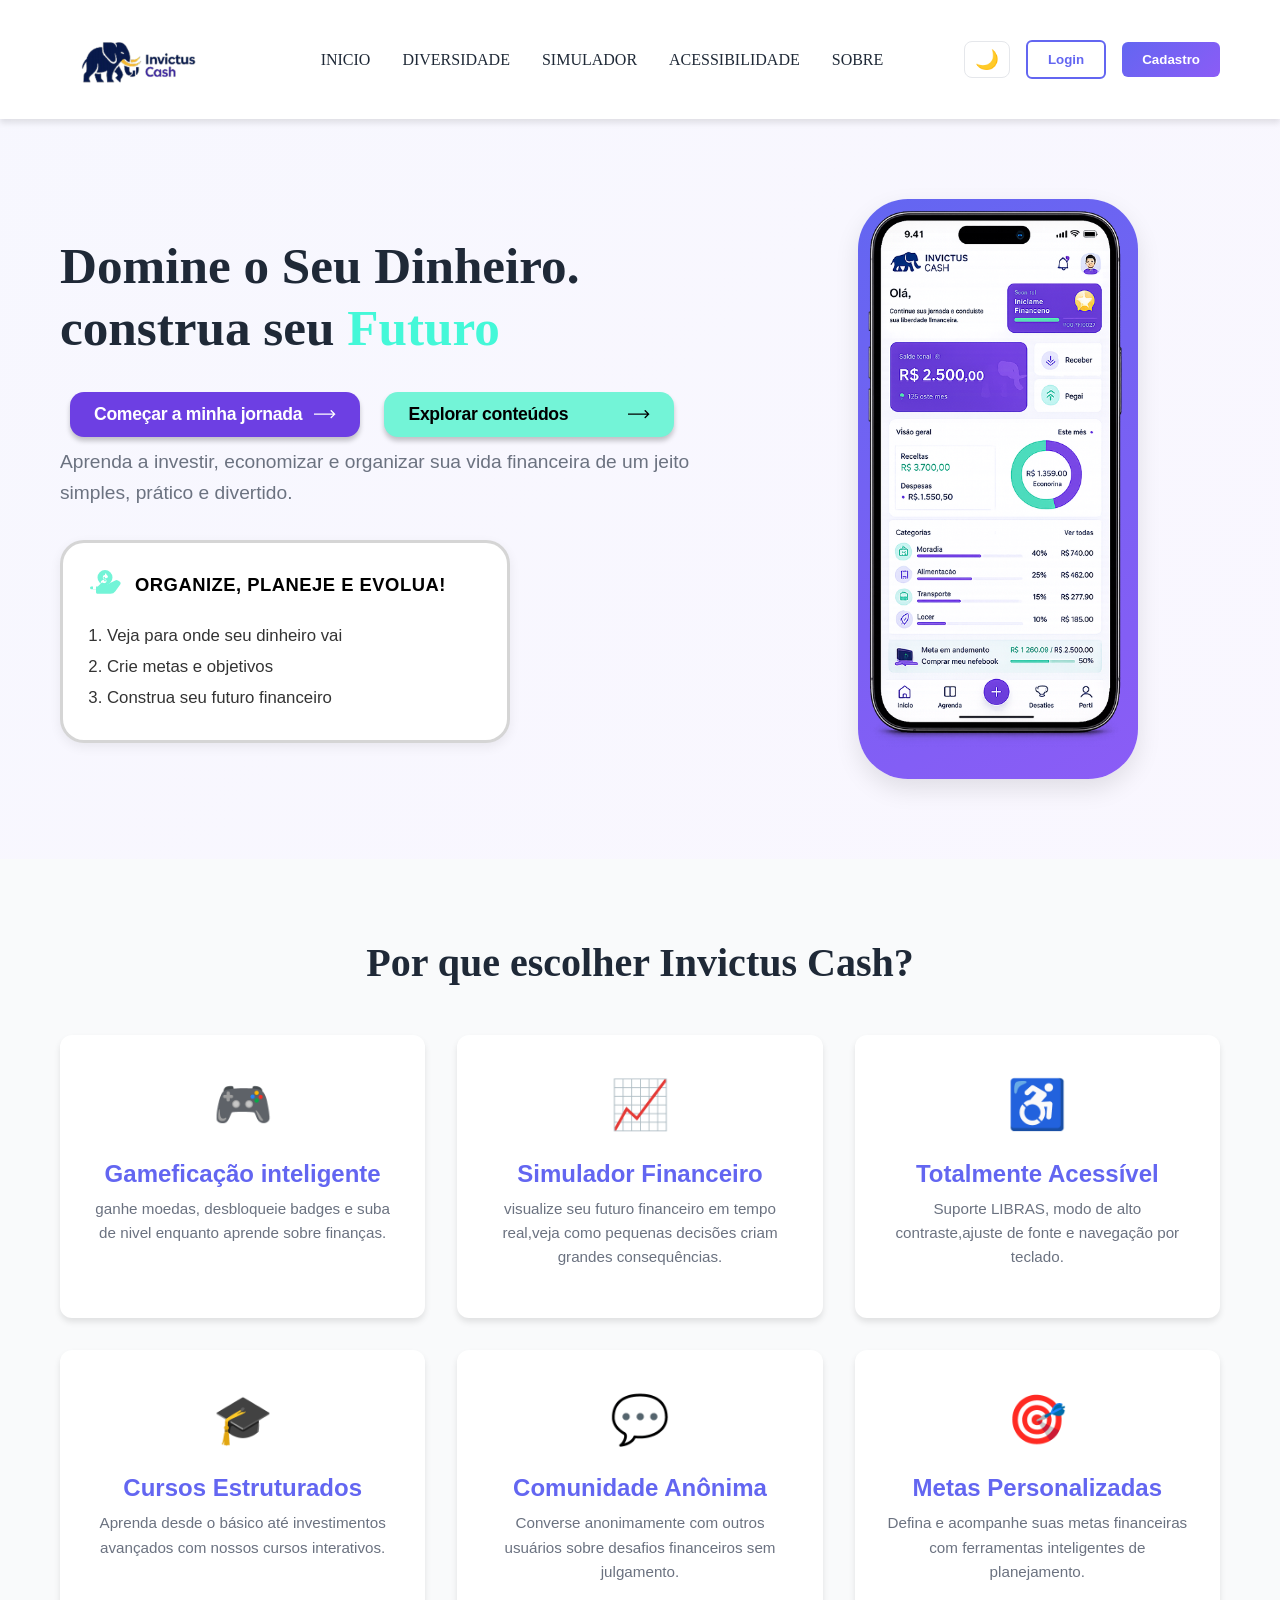
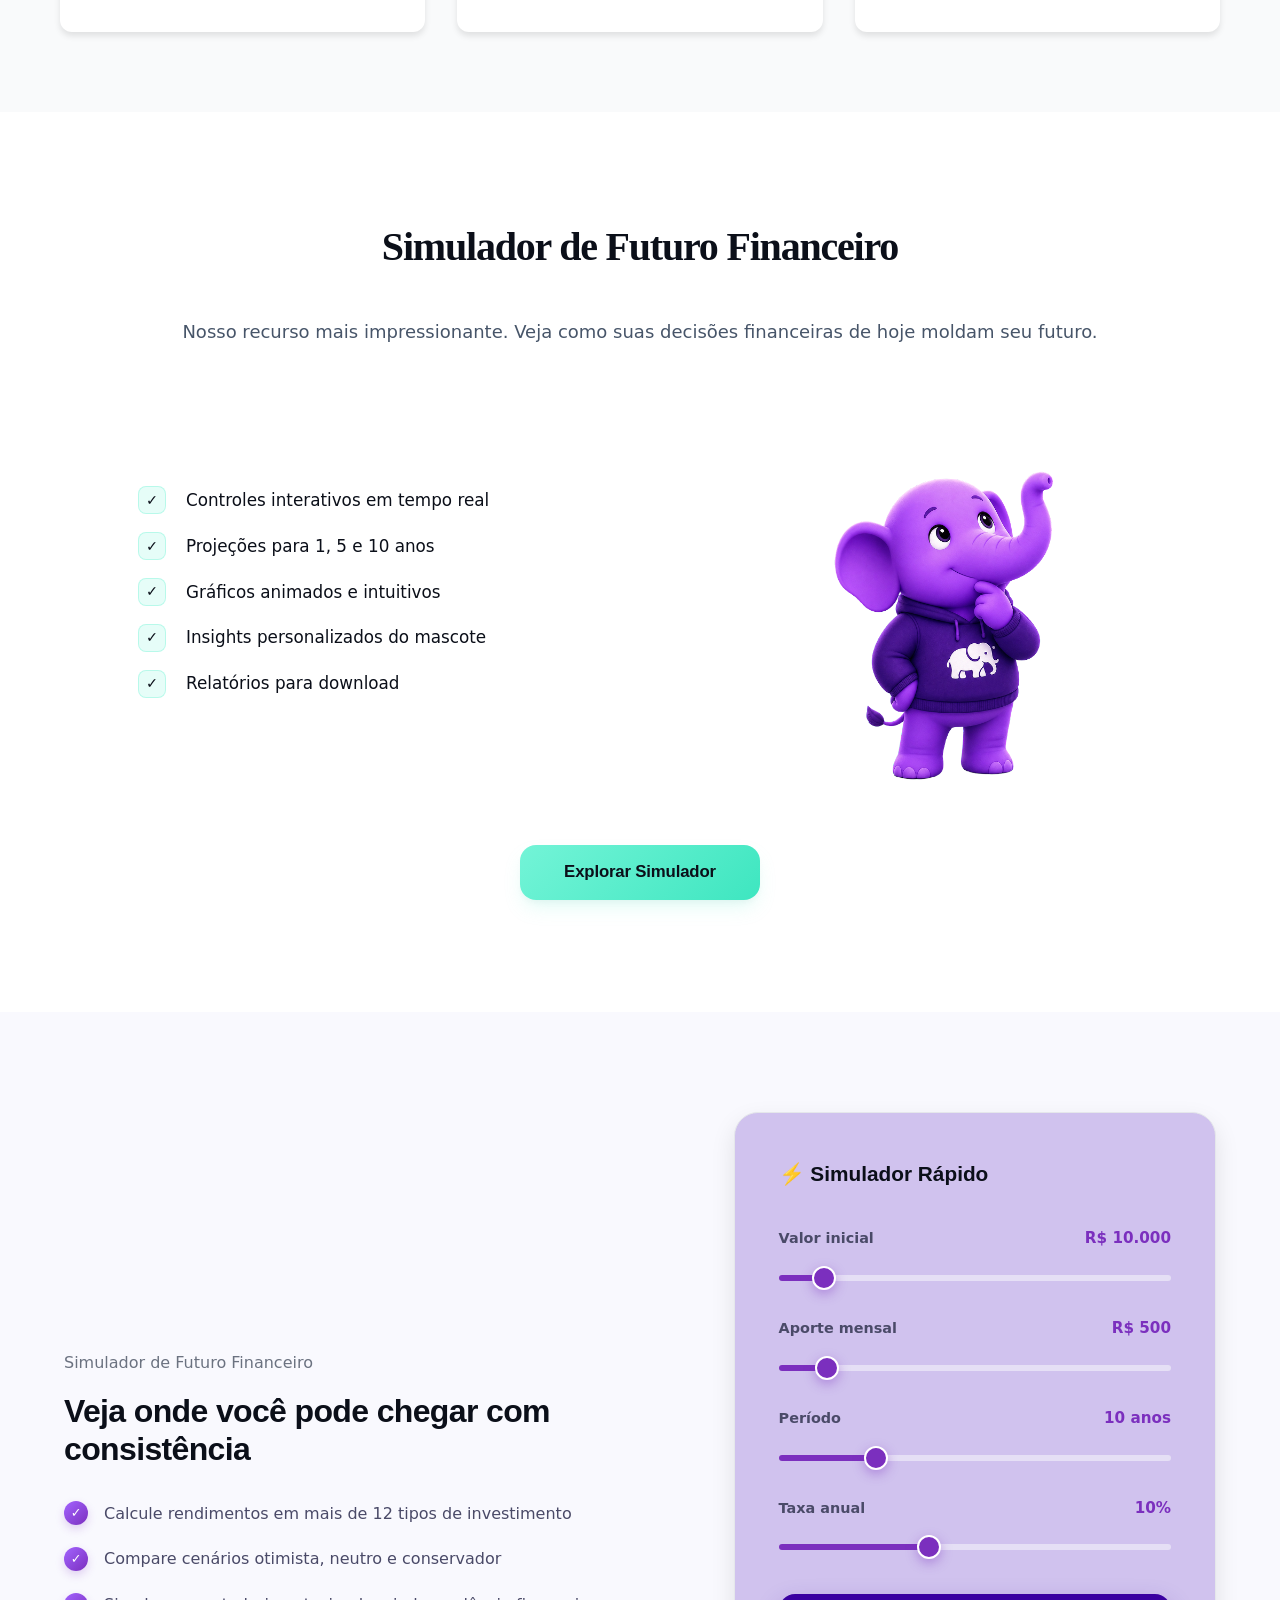
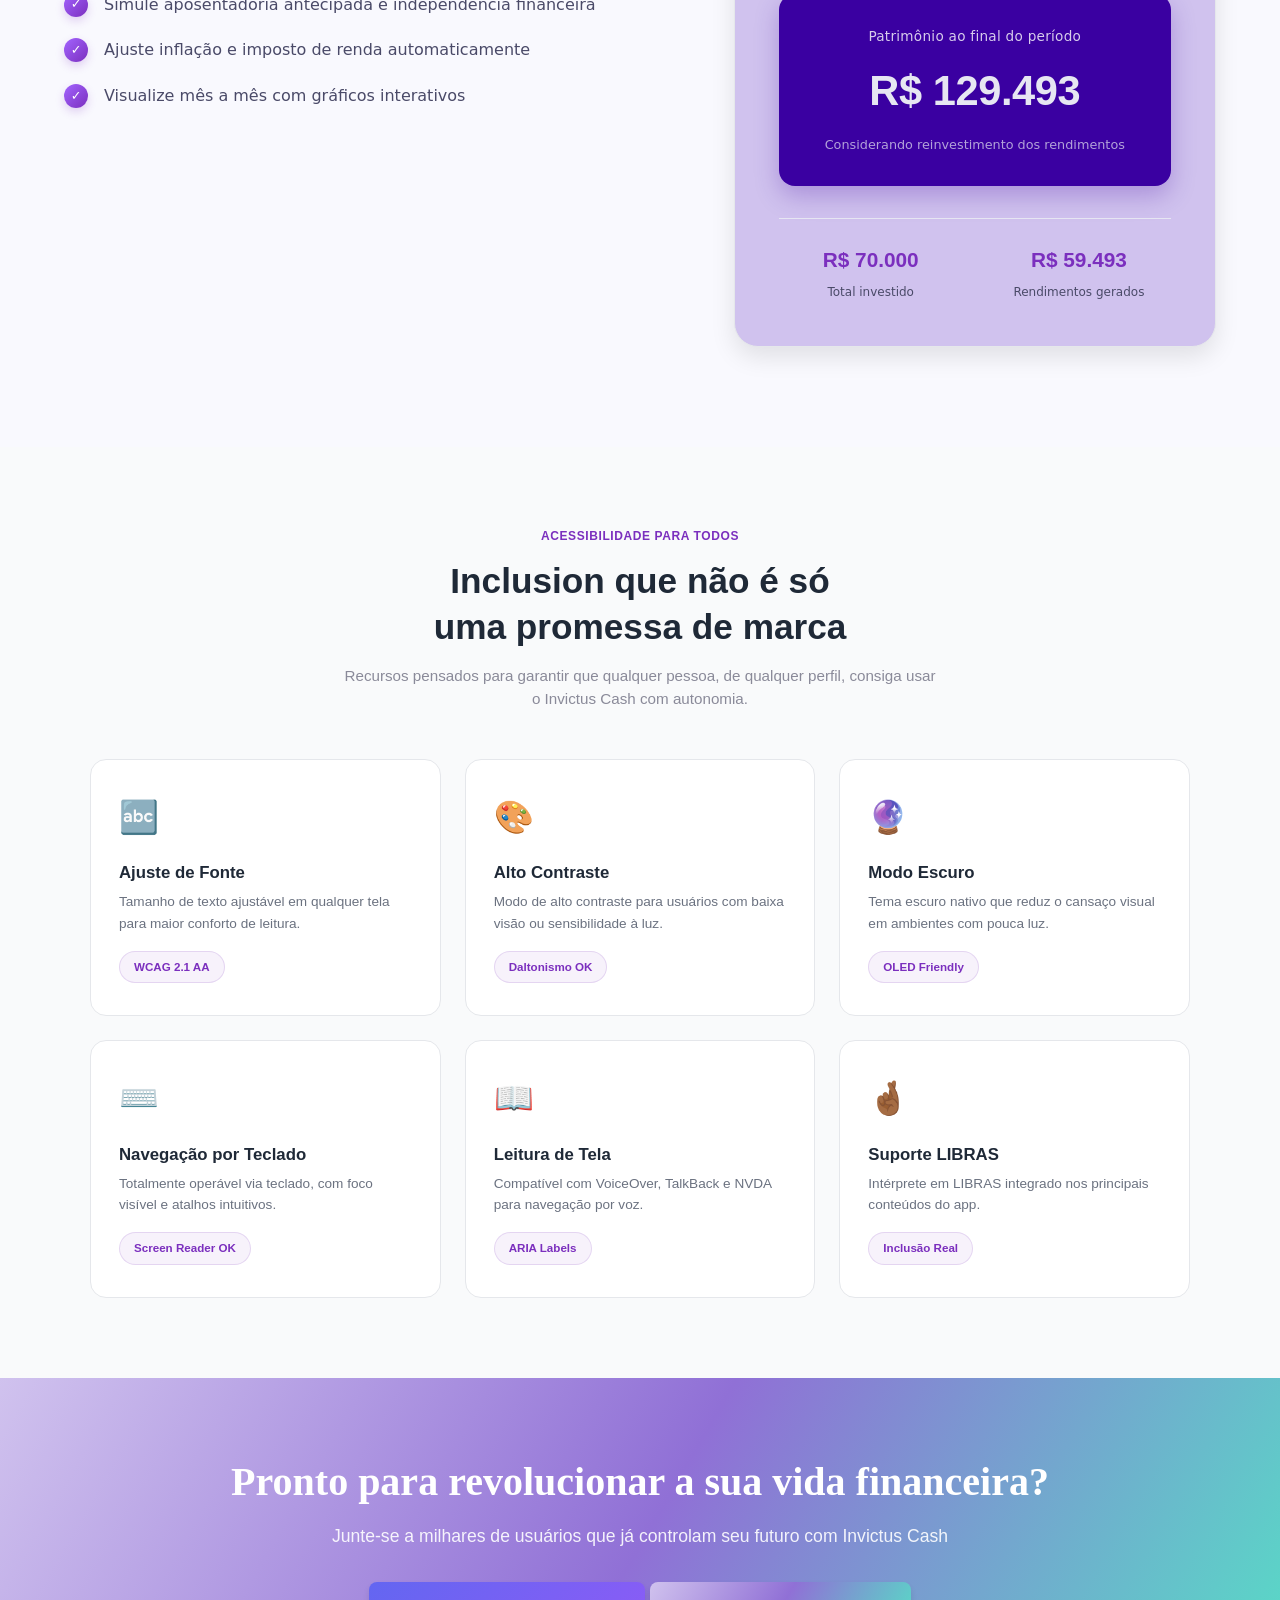
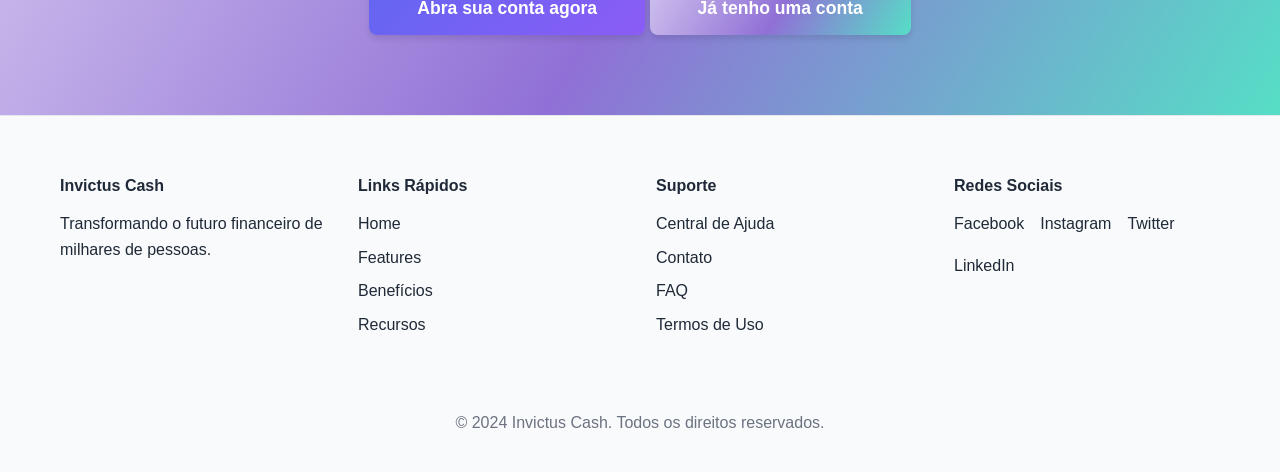
==== commit 41b897a0: "menu hamburger, quando chega em tamanhos menores, e rolaguem de navbar" ====
--- a/index.html
+++ b/index.html
@@ -8,31 +8,35 @@
 </head>
 <body>
     <!-- HEADER/NAVEGAÇÃO -->
-    <header class="header">
-        <div class="container">
-            <div class="navbar">
-                <div class="logo">
-                    <img id="site-logo" src="img/Frame 21 copia.PNG" alt="Invictus Cash Logo">
-                    
-                </div>
-                <nav class="nav-links">
-                    <a href="#home">INICIO</a>
-                    <a href="#features">DIVERSIDADE</a>
-                    <a href="#beneficios">SIMULADOR</a>
-                    <a href="#recursos">ACESSIBILIDADE</a>
-                    <a href="#contato">SOBRE</a>
-                </nav>
+<header class="header">
+    <div class="container">
+        <div class="navbar">
+            <div class="logo">
+                <img id="site-logo" src="img/Frame 21 copia.PNG" alt="Invictus Cash Logo">
+            </div>
+
+            <nav class="nav-links" id="nav-links">
+                <a href="#home">INICIO</a>
+                <a href="#features">DIVERSIDADE</a>
+                <a href="#beneficios">SIMULADOR</a>
+                <a href="#recursos">ACESSIBILIDADE</a>
+                <a href="#contato">SOBRE</a>
+            </nav>
+
+            <div class="nav-buttons-container">
                 <div class="nav-buttons">
-
                     <button id="theme-toggle" class="btn-theme" aria-label="Alternar tema">🌙</button>
-
-                    
-                    <button class="btn-login"> <a  href="login.html">Login</button></a>
-                    <button class="btn-signup"> <a href="cadastro.html">Cadastro</button></a>
-                </div>
-            </div>
-        </div>
-    </header>
+                    <a href="login.html" class="btn-link"><button class="btn-login">Login</button></a>
+                    <a href="cadastro.html" class="btn-link"><button class="btn-signup">Cadastro</button></a>
+                </div>
+
+                <button class="menu-toggle" id="menu-toggle" aria-label="Abrir menu">
+                    <span class="hamburger"></span>
+                </button>
+            </div>
+        </div>
+    </div>
+</header>
 
     <!-- HERO SECTION -->
     <section class="hero" id="home">
--- a/css/styles.css
+++ b/css/styles.css
@@ -113,21 +113,22 @@
 
 
 
-/* ===== RESET E ESTILOS GLOBAIS ===== */
+/* ===== RESET E ESTILOS GLOBAIS CORRIGIDOS ===== */
 * {
     margin: 0;
     padding: 0;
     box-sizing: border-box;
-    /* Isso vai criar uma borda vermelha ao redor de ABSOLUTAMENTE TUDO no seu site */
-    
-
-   
+}
+
+*, *::before, *::after {
+    box-sizing: border-box; 
 }
 
 html {
     min-height: 100%;
     font-family: 'Inter', sans-serif;
     scroll-behavior: smooth;
+    /* Removemos o overflow do html para o sticky funcionar livremente */
 }
 
 body {
@@ -135,13 +136,15 @@
     line-height: 1.6;
     color: var(--text-dark);
     background-color: var(--bg-white);
-    body {
     transition: background-color 0.6s ease, color 0.6s ease;
-    body {
-    padding-top: 80px; /* Ajuste essa altura para bater com a altura real da sua navbar */
-}
-}
     
+    /* Se você estiver usando position: fixed, mantenha este padding. 
+       Se estiver usando position: sticky, você pode apagar esta linha de padding abaixo! */
+    padding-top: 0px; 
+    
+    width: 100%;
+    /* Mantemos o overflow apenas no body e apenas na horizontal (X), o que não quebra o sticky */
+    overflow-x: hidden; 
 }
 
 html, body {
@@ -382,15 +385,26 @@
 }
 
 
-/* ===== 1. HEADER & NAVBAR AJUSTADOS ===== */
+
+/* === BOTÃO HAMBÚRGUER (Escondido por padrão no computador) === */
+/* ===== HEADER & NAVBAR ===== */
+/* Seu header base precisa ter uma transição suave */
 .header {
     background: var(--bg-white);
     box-shadow: var(--shadow);
-    position:fixed; /* Alterado de unset para fixed */
-    top: 0;
-    left: 0;         /* Garante o alinhamento correto à esquerda */
-    z-index: 1;   /* Aumentado para garantir que fique por cima de tudo na rolagem */
+    position: sticky; 
+    top: 0;           
+    left: 0;
     width: 100%;
+    z-index: 1000;
+    /* Usar transform para transição evita bugs de renderização no sticky */
+    transition: transform 0.3s ease-in-out, background 0.3s ease; 
+    transform: translateY(0); /* Estado visível padrão */
+}
+
+/* Esconde o menu jogando-o para cima suavemente */
+.header.header-hidden {
+    transform: translateY(-100%); 
 }
 
 .navbar {
@@ -398,19 +412,19 @@
     justify-content: space-between;
     align-items: center;
     padding: 1rem 0;
-    position:relative; /* Mantém a navbar fixa no topo */
+    position: relative;
     z-index: 10;
 }
-/* Limpeza e ajuste da logo para ser flexível */
+
 .logo img {
     width: 100%;
-    max-width: 180px;    /* Tamanho ideal no notebook */
+    max-width: 180px;
     height: auto;
     object-fit: contain;
     display: block;
-    transition: max-width 0.3s ease;
-}
-
+}
+
+/* Links de Navegação (Desktop) */
 .nav-links {
     display: flex;
     gap: 2rem;
@@ -429,12 +443,86 @@
     color: var(--primary-color);
 }
 
+/* Container de Botões */
+.nav-buttons-container {
+    display: flex;
+    align-items: center;
+    gap: 1rem;
+}
+
 .nav-buttons {
     display: flex;
     align-items: center;
     gap: 1rem;
 }
 
+/* === BOTÃO HAMBÚRGUER (Escondido no PC) === */
+.menu-toggle {
+    display: none;
+    background: none;
+    border: none;
+    cursor: pointer;
+    padding: 10px;
+    z-index: 1001;
+}
+
+.hamburger {
+    display: block;
+    width: 25px;
+    height: 3px;
+    background: var(--text-dark, #333);
+    position: relative;
+    transition: background 0.3s ease;
+}
+
+.hamburger::before,
+.hamburger::after {
+    content: '';
+    position: absolute;
+    width: 25px;
+    height: 3px;
+    background: var(--text-dark, #333);
+    transition: all 0.3s ease;
+}
+
+.hamburger::before { top: -8px; }
+.hamburger::after { bottom: -8px; }
+
+
+/* ===== RESPONSIVIDADE (Celular e Tablet) ===== */
+@media (max-width: 768px) {
+    /* Ativa o botão hambúrguer ao lado dos botões comuns */
+    .menu-toggle {
+        display: block;
+    }
+
+    /* Reduz um pouco o tamanho dos botões de login/cadastro para caber tudo na barra do celular */
+    .nav-buttons button {
+        padding: 0.4rem 0.8rem;
+        font-size: 0.9rem;
+    }
+
+    /* Apenas a lista de links vira o menu suspenso abaixo do header */
+    .nav-links {
+        position: absolute;
+        top: 100%; /* Aparece logo abaixo da barra */
+        left: 0;
+        width: 100%;
+        background: var(--bg-white);
+        box-shadow: var(--shadow);
+        display: none; /* Escondido por padrão */
+        flex-direction: column;
+        align-items: center;
+        padding: 1.5rem 0;
+        gap: 1.5rem;
+        z-index: 999;
+    }
+
+    /* JavaScript ativa essa classe para mostrar apenas os links */
+    .nav-links.active {
+        display: flex;
+    }
+}
 /* ===== 2. HERO SECTION AJUSTADA ===== */
 .hero {
     padding: 80px 0;
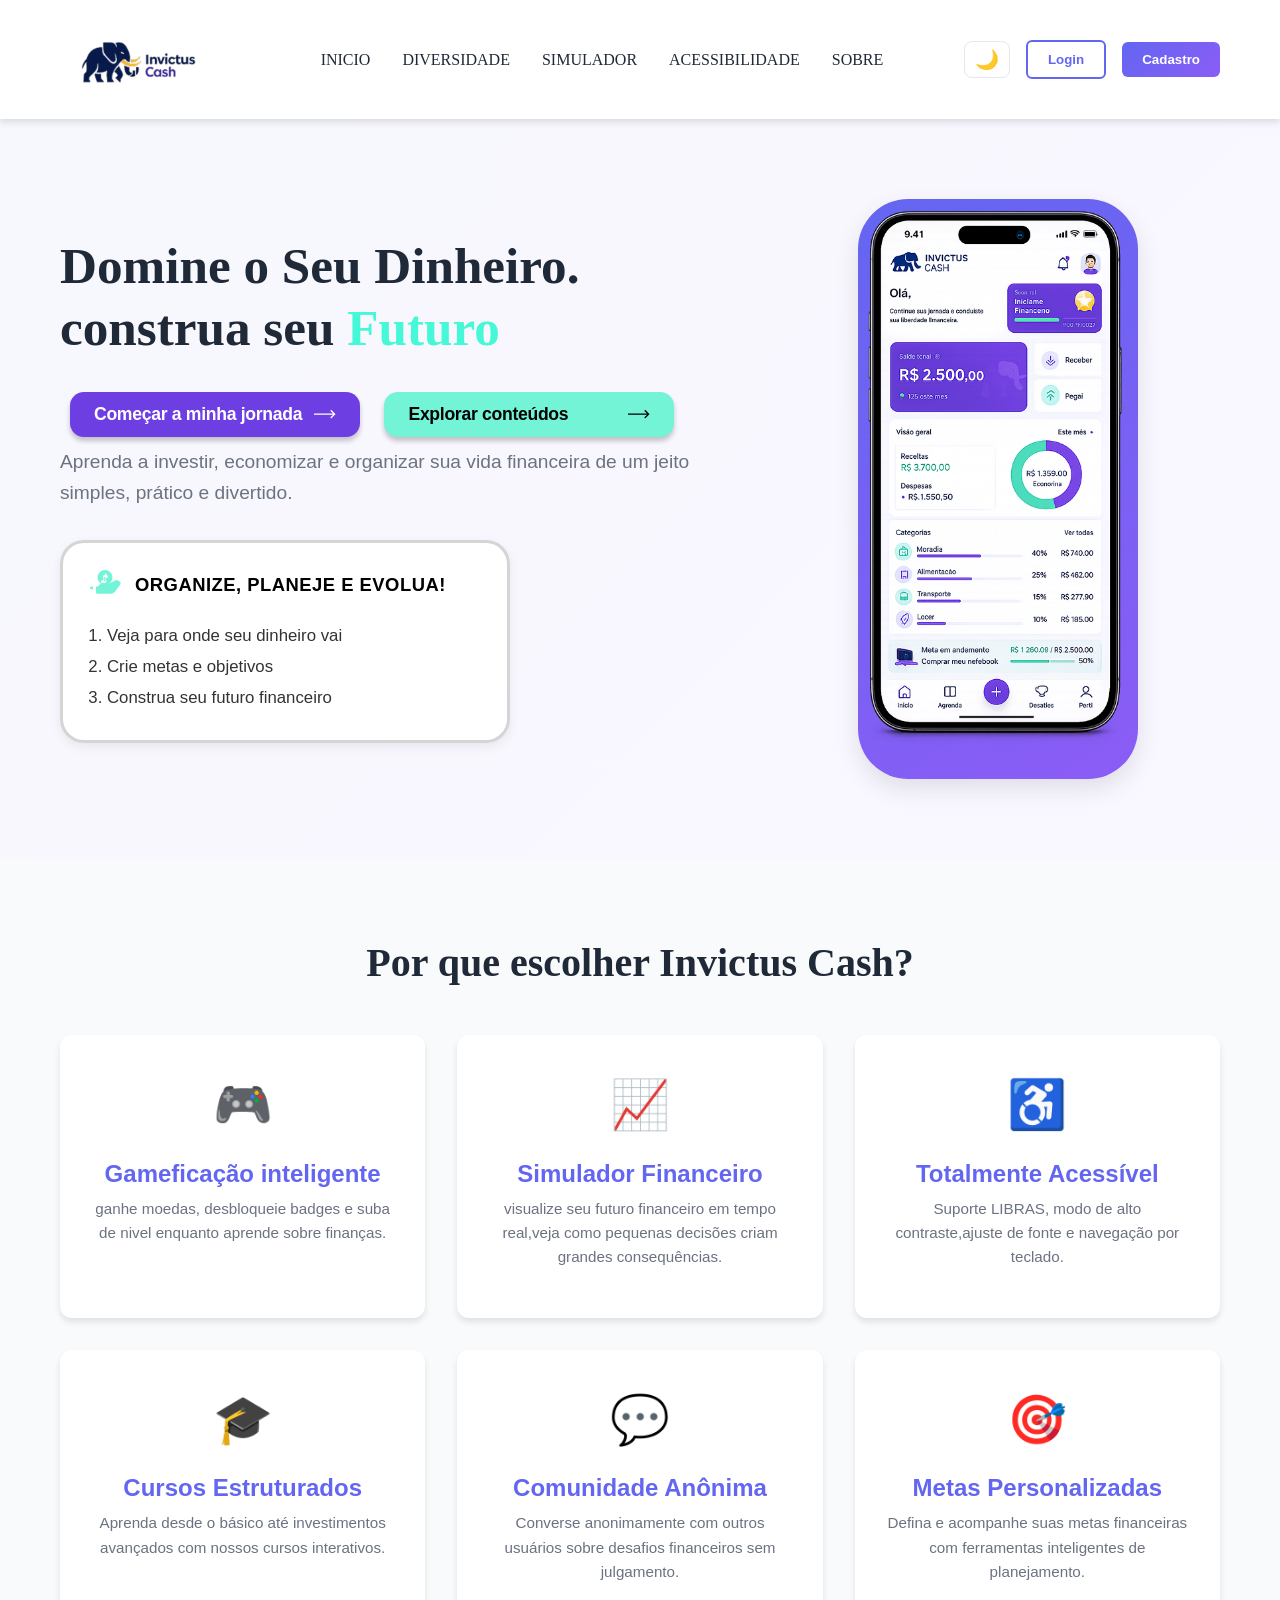
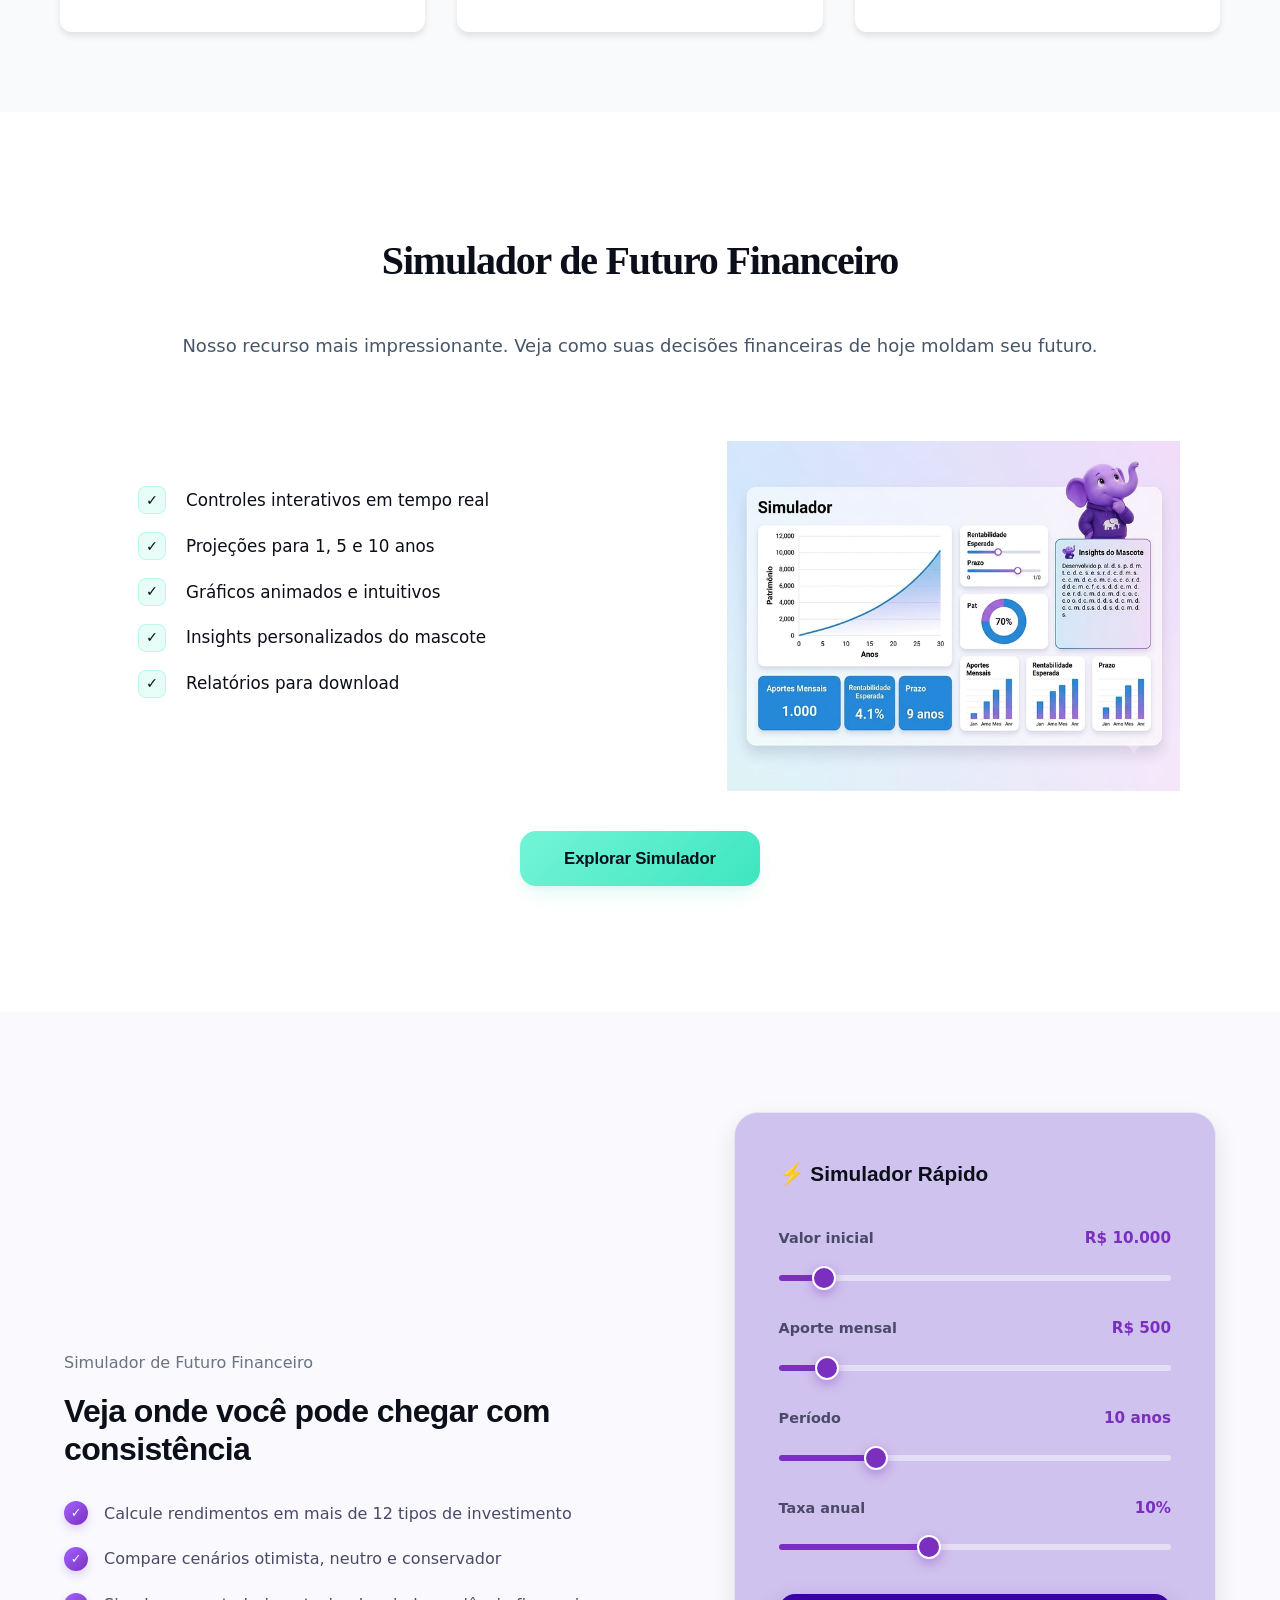
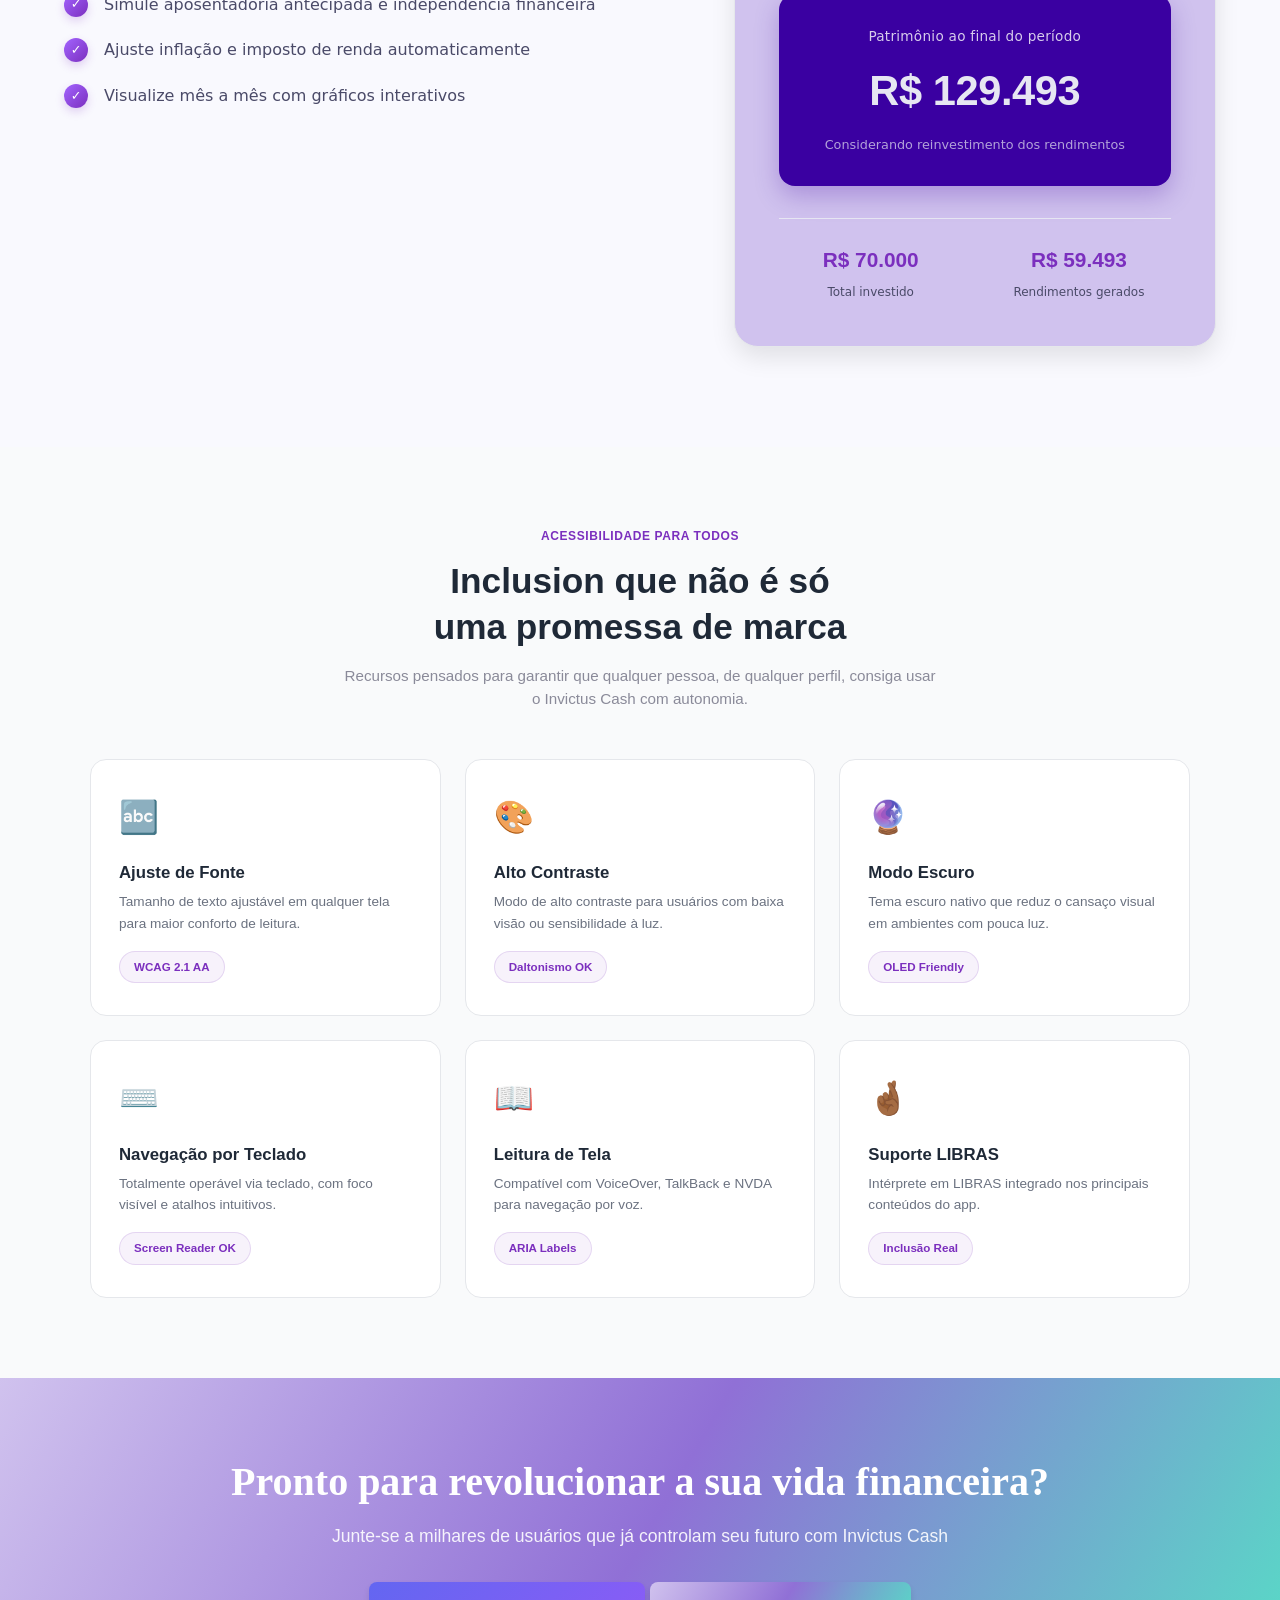
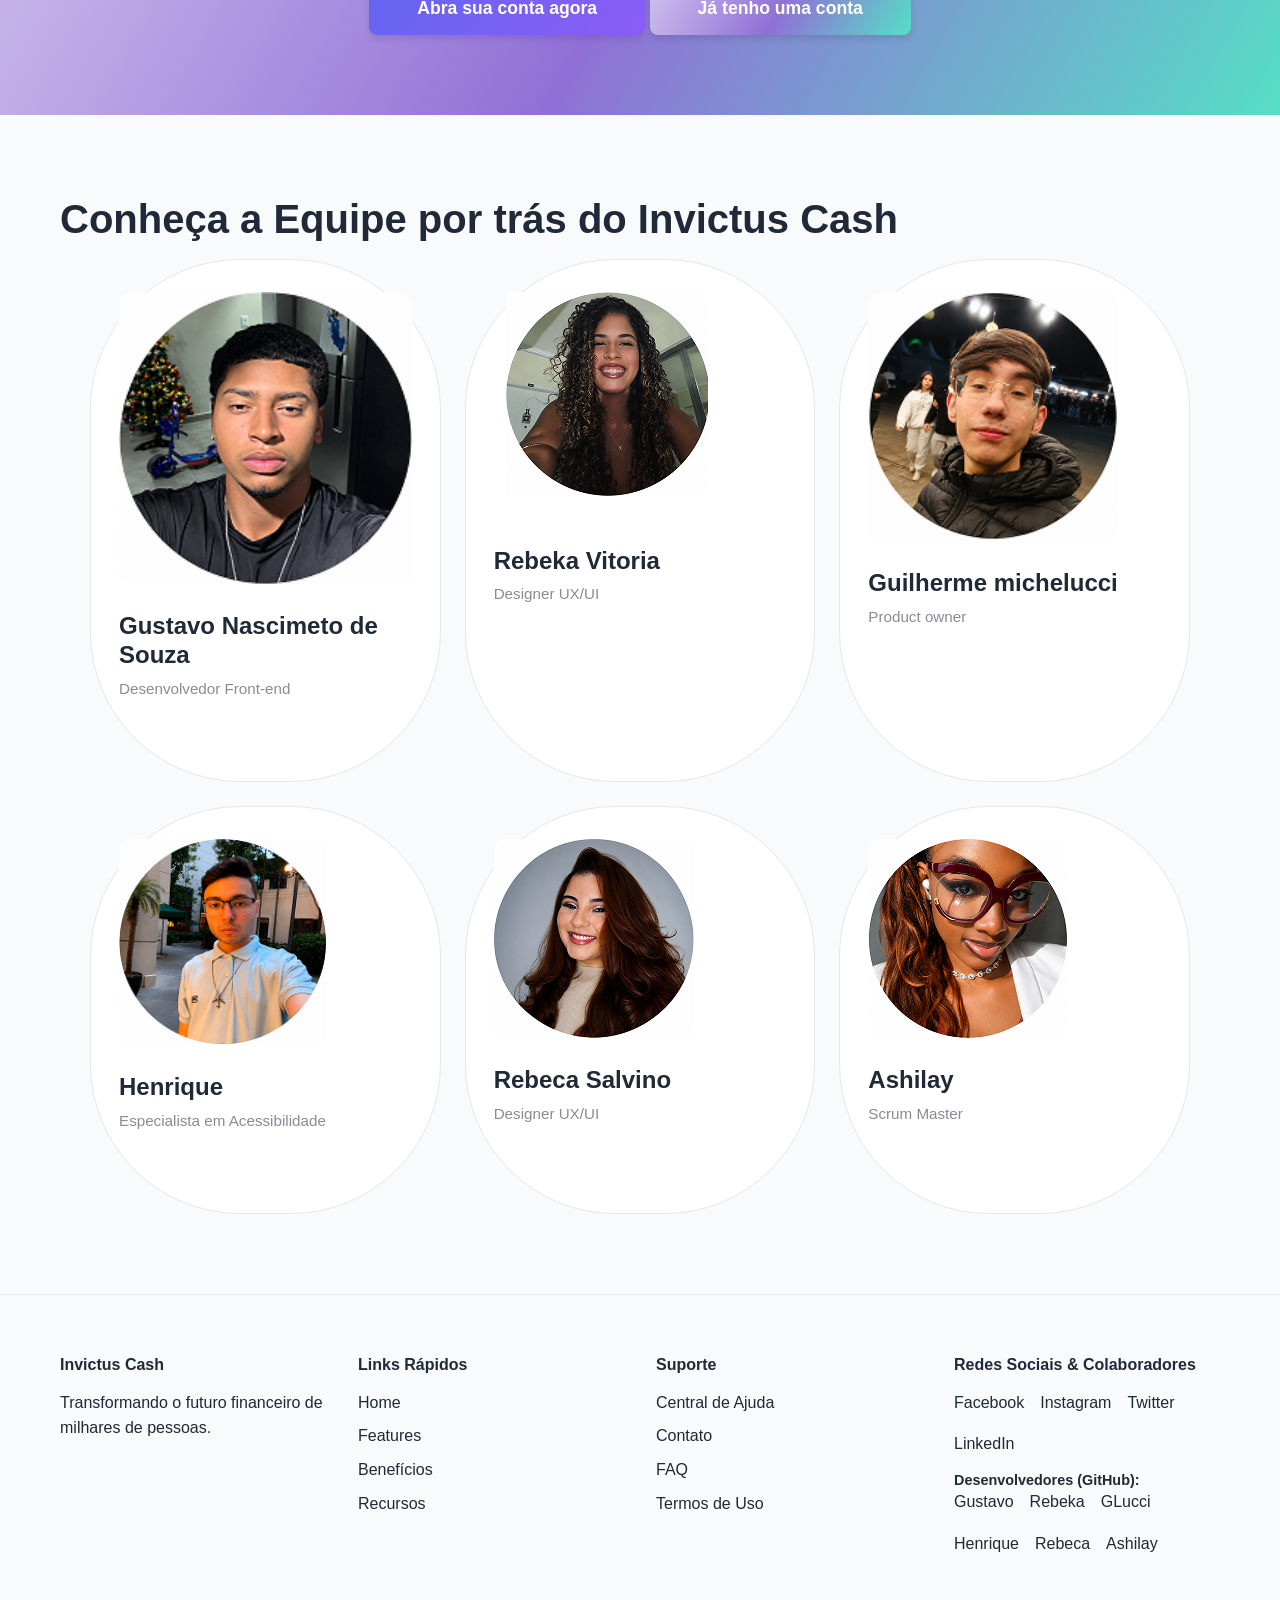
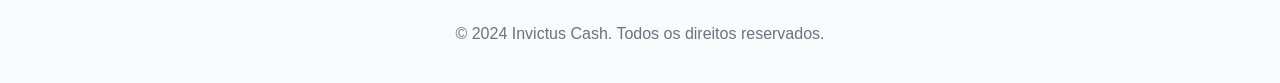
==== commit 1f040a5d: "atualização do site, com imagens dos membros e linkis atualizados" ====
--- a/index.html
+++ b/index.html
@@ -163,7 +163,7 @@
             </ul>
 
             <div class="vitinho-preview">
-                <img src="img/image 17.png" alt="Preview do vitinho Financeiro" class="vitinho-img"> 
+                <img src="img/image 19.png" alt="Preview do vitinho Financeiro" class="vitinho-img"> 
             </div>
 
         </div> <button class="btn-explorar" type="button">
@@ -294,6 +294,54 @@
         </div>
     </section>
 
+
+    <section class="team-section" id="team">
+        <div class="container">
+            <h2>Conheça a Equipe por trás do Invictus Cash</h2>
+            <div class="team-grid">
+                <div class="team-member"> <a href="https://www.linkedin.com/in/gustavo-617147311/">
+                    <img src="img/gustavo.png" alt="Gustavo - Desenvolvedor Front-end">
+                    <h3>Gustavo Nascimeto de Souza</h3>
+                    <p>Desenvolvedor Front-end</p>
+                    </a>
+                </div>
+                <div class="team-member"> <a href="https://www.linkedin.com/in/rebeca-santos-89a4b120a/">
+                    <img src="img/rebeka.png" alt="Rebeka - Designer UX/UI">
+                    <h3>Rebeka Vitoria</h3>
+                    <p>Designer UX/UI</p>
+                    </a>
+                </div>
+                <div class="team-member"> <a href="https://www.linkedin.com/me?trk=p_mwlite_feed-secondary_nav-card_profile-cta&original_referer=https%3A%2F%2Fwww.google.com%2F">
+                    <img src="img/guilherme.png" alt="GLucci - Product owner">
+                    <h3>Guilherme michelucci</h3>
+                    <p>Product owner</p>
+                    </a>
+                </div>
+                <div class="team-member"><a href="https://www.linkedin.com/in/henrique-costa-1b0a4b1b9/">
+                    <img src="img/enrique.png" alt="Henrique - Especialista em Acessibilidade">
+                    <h3>Henrique</h3>
+                    <p>Especialista em Acessibilidade</p>
+                    </a>
+                </div>
+                <div class="team-member"> <a href="https://www.linkedin.com/in/rebeca-santos-89a4b120a/">
+                    <img src="img/salvino.png" alt="Rebeca - Designer UX/UI">
+                    <h3>Rebeca Salvino</h3>
+                    <p>Designer UX/UI</p>
+                    </a>
+                </div>
+
+            <div class="team-member"> <a href="https://www.linkedin.com/in/ashilay/">
+                <img src="img/ashilay.png" alt="ashilay">
+                <h3>Ashilay</h3>
+                <p>Scrum Master</p>
+            </a>
+            </div>
+
+            </div>
+        </div>
+
+    </section>
+
     <!-- FOOTER -->
     <footer class="footer" id="contato">
         <div class="container">
@@ -320,15 +368,26 @@
                         <li><a href="#">Termos de Uso</a></li>
                     </ul>
                 </div>
-                <div class="footer-section">
-                    <h4>Redes Sociais</h4>
-                    <div class="social-links">
-                        <a href="#" class="social-icon">Facebook</a>
-                        <a href="#" class="social-icon">Instagram</a>
-                        <a href="#" class="social-icon">Twitter</a>
-                        <a href="#" class="social-icon">LinkedIn</a>
-                    </div>
-                </div>
+               <div class="footer-section">
+    <h4>Redes Sociais & Colaboradores</h4>
+    
+    <div class="social-links">
+        <a href="#" class="social-icon">Facebook</a>
+        <a href="#" class="social-icon">Instagram</a>
+        <a href="#" class="social-icon">Twitter</a>
+        <a href="#" class="social-icon">LinkedIn</a>
+    </div>
+
+    <h5 style="margin-top: 15px; color: var(--text-dark); font-size: 0.9rem;">Desenvolvedores (GitHub):</h5>
+    <div class="social-links team-github">
+        <a href="https://github.com/Gustavo018pdm" class="social-icon" target="_blank">Gustavo</a>
+        <a href="https://github.com/0rebekavitoria" class="social-icon" target="_blank">Rebeka</a>
+        <a href="https://github.com/GLucci2007" class="social-icon" target="_blank">GLucci</a>
+        <a href="https://github.com/henriiicostaa" class="social-icon" target="_blank">Henrique</a>
+        <a href="https://github.com/rebecaproa47-hub" class="social-icon" target="_blank">Rebeca</a>
+        <a href="https://github.com/ashyoliveira" class="social-icon" target="_blank">Ashilay</a>
+    </div>
+</div>
             </div>
             <div class="footer-bottom">
                 <p>&copy; 2024 Invictus Cash. Todos os direitos reservados.</p>
--- a/css/styles.css
+++ b/css/styles.css
@@ -128,7 +128,7 @@
     min-height: 100%;
     font-family: 'Inter', sans-serif;
     scroll-behavior: smooth;
-    /* Removemos o overflow do html para o sticky funcionar livremente */
+    /* SEM NENHUM OVERFLOW AQUI PARA NÃO QUEBRAR O STICKY */
 }
 
 body {
@@ -138,27 +138,12 @@
     background-color: var(--bg-white);
     transition: background-color 0.6s ease, color 0.6s ease;
     
-    /* Se você estiver usando position: fixed, mantenha este padding. 
-       Se estiver usando position: sticky, você pode apagar esta linha de padding abaixo! */
-    padding-top: 0px; 
+    padding-top: 0px; /* Como estamos usando sticky, fica 0px mesmo */
     
     width: 100%;
-    /* Mantemos o overflow apenas no body e apenas na horizontal (X), o que não quebra o sticky */
+    /* Mantemos o overflow SOMENTE no body para evitar barras de rolagem laterais */
     overflow-x: hidden; 
 }
-
-html, body {
-    width: 100%;
-    margin: 0;
-    padding: 0;
-    overflow-x: hidden; /* Corta qualquer conteúdo que tente vazar para as laterais */
-}
-
-/* Garante que imagens e elementos flexíveis respeitem a largura máxima da tela */
-*, *::before, *::after {
-    box-sizing: border-box; /* Faz com que padding e bordas não aumentem a largura do elemento */
-}
-
 
 
 
@@ -670,8 +655,8 @@
 }
 
 .vitinho-img {
-    width: 100%;               
-    max-width: 380px !important; /* Força o Vitinho a crescer na tela */
+    width: 120%;               
+    max-width: 650px !important; /* Força o Vitinho a crescer na tela */
     height: auto;              
     object-fit: contain;
 }
@@ -1125,6 +1110,61 @@
     margin-bottom: 12px;
 }
 
+.team-section {
+    padding: 80px 0;
+    background: var(--bg-light);
+}
+
+.team-section h2 {
+    font-family: 'Sora', sans-serif;
+    font-size: 2.5rem;
+    font-weight: 800;
+    color: var(--text-dark);
+    margin-bottom: 16px;
+    line-height: 1.2;
+}
+
+.team-section p {
+    font-size: 0.95rem;
+    color: #8A8A99;
+    max-width: 600px;
+    margin: 0 auto 48px auto;
+    line-height: 1.5;
+}
+
+.team-grid { 
+    display: grid; 
+    grid-template-columns: repeat(3, 1fr); 
+    gap: 24px; 
+    max-width: 1100px;
+    margin: 0 auto;
+    text-align: left; /* o conteúdo dentro dos cards estara alinhado à esquerda */
+}
+
+.team-member {
+    background: var(--bg-white);
+    border-radius: 150px; 
+    padding: 32px 28px;
+    border: 1px solid var(--border-color);
+    display: flex;
+    flex-direction: column;
+    align-items: flex-start; /* Alinha os itens da coluna à esquerda */
+    justify-content: space-between; /* Garante espaçamento uniforme vertical */
+    transition: transform .25s, box-shadow .25s, background .3s, border .3s;
+}
+
+.team-member:hover { 
+    transform: translateY(-4px); 
+    box-shadow: 0 10px 25px rgba(0, 0, 0, 0.04); 
+
+}
+
+.team-member img { 
+    width: 100%; 
+    border-radius: 12px; 
+    margin-bottom: 20px; 
+}
+
 .access-main-title {
     font-family: 'Sora', sans-serif;
     font-size: 2.2rem;
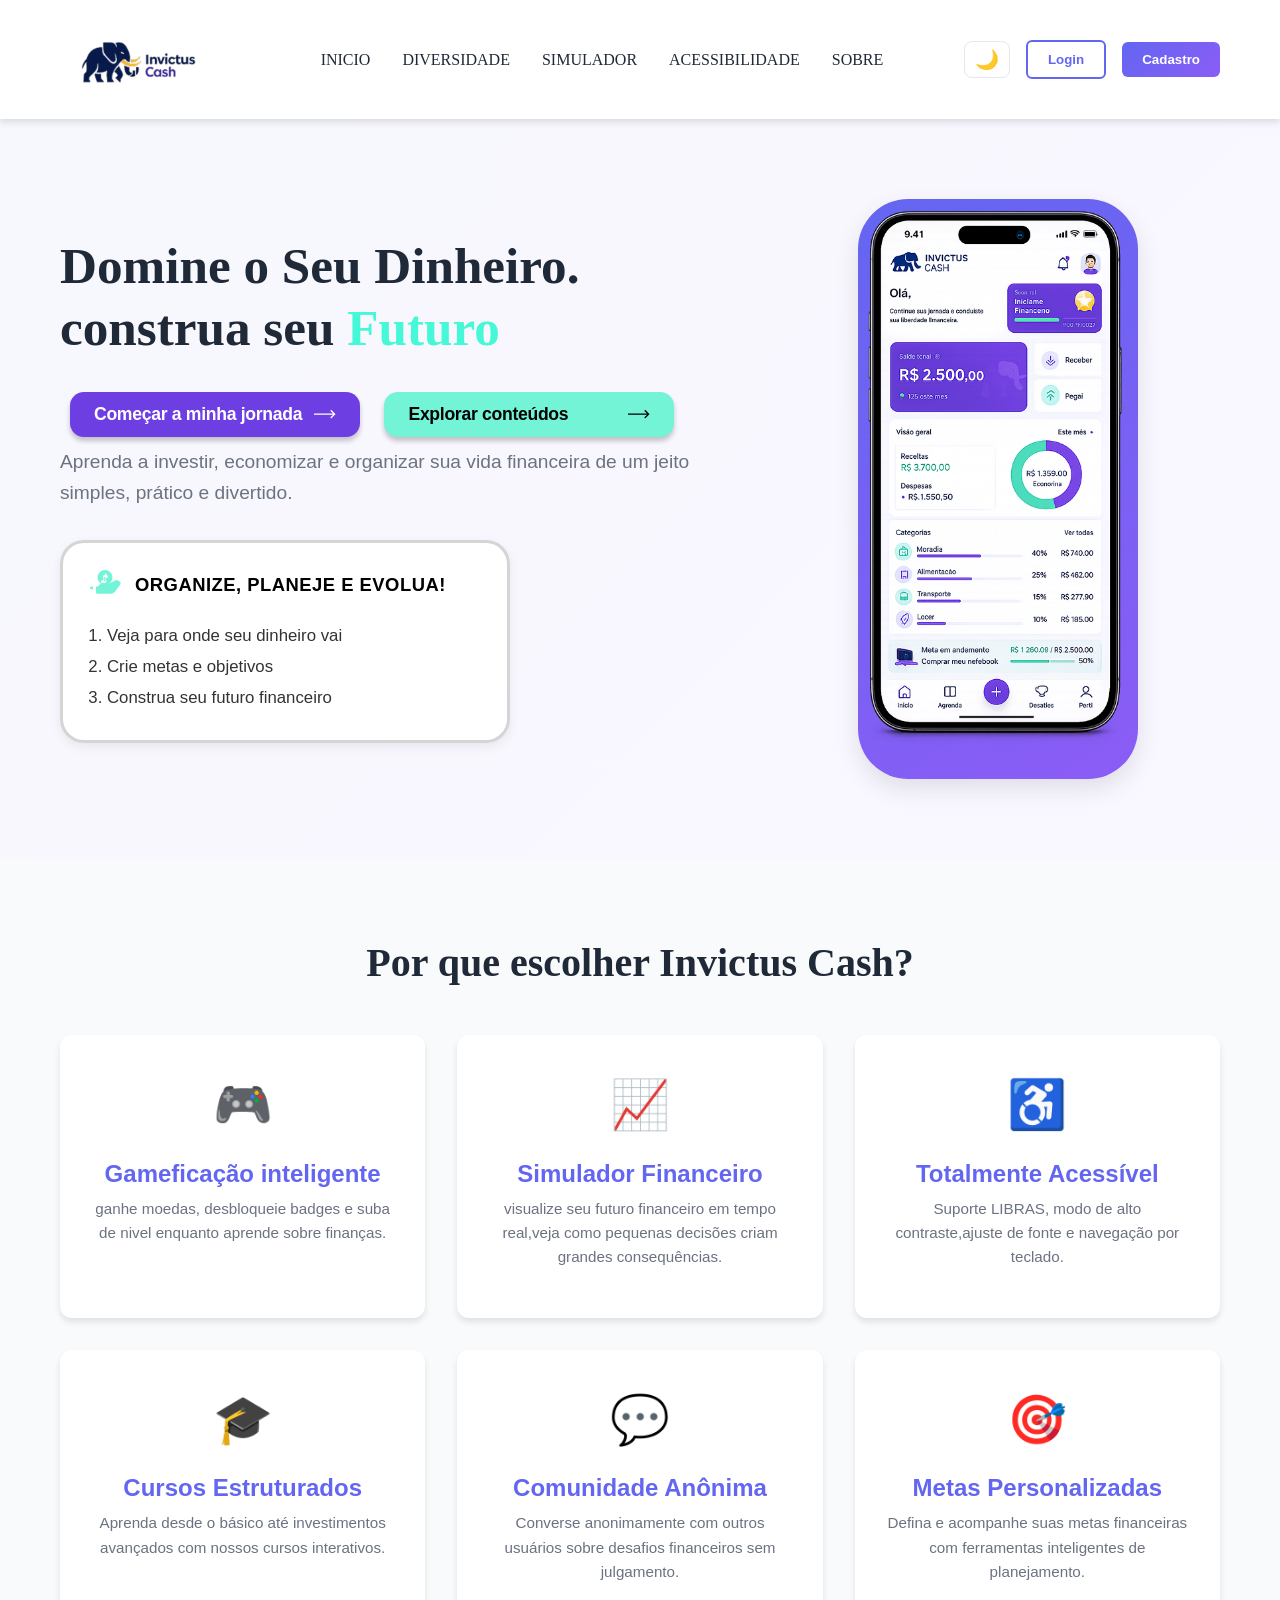
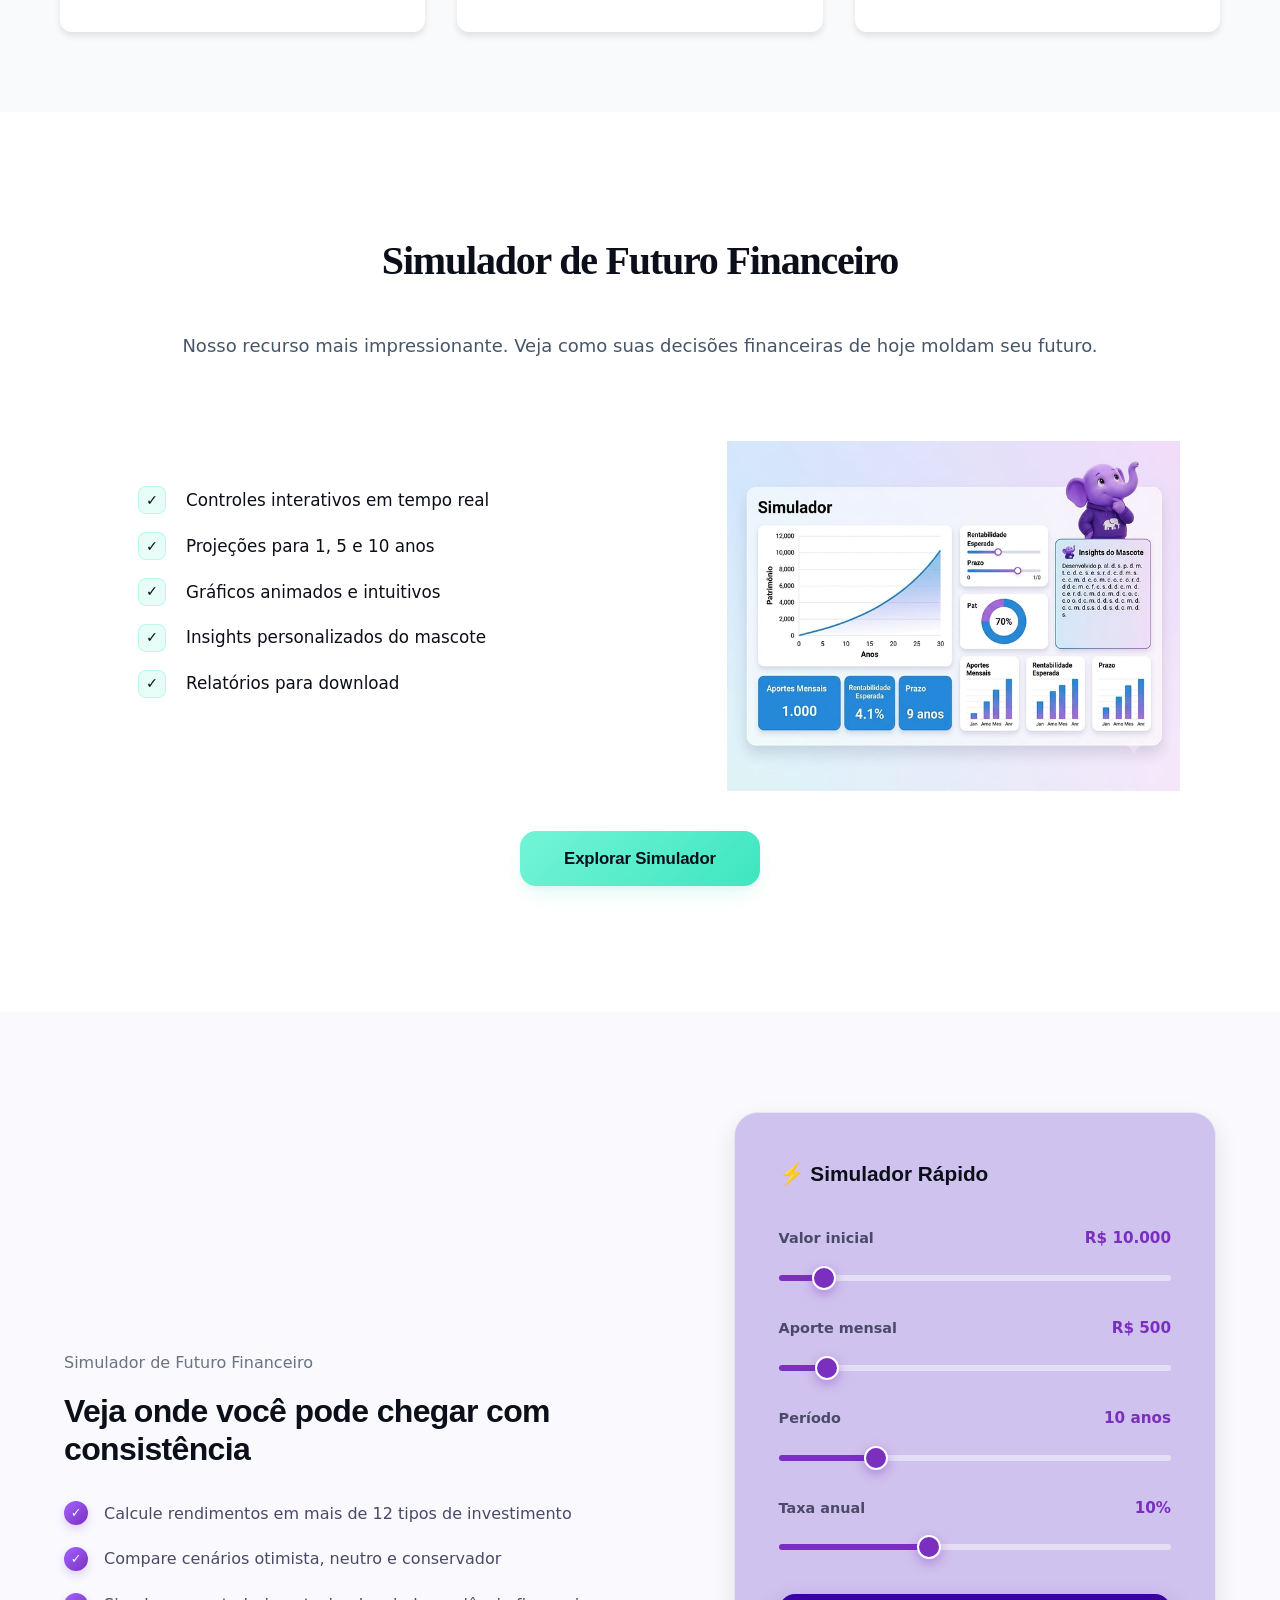
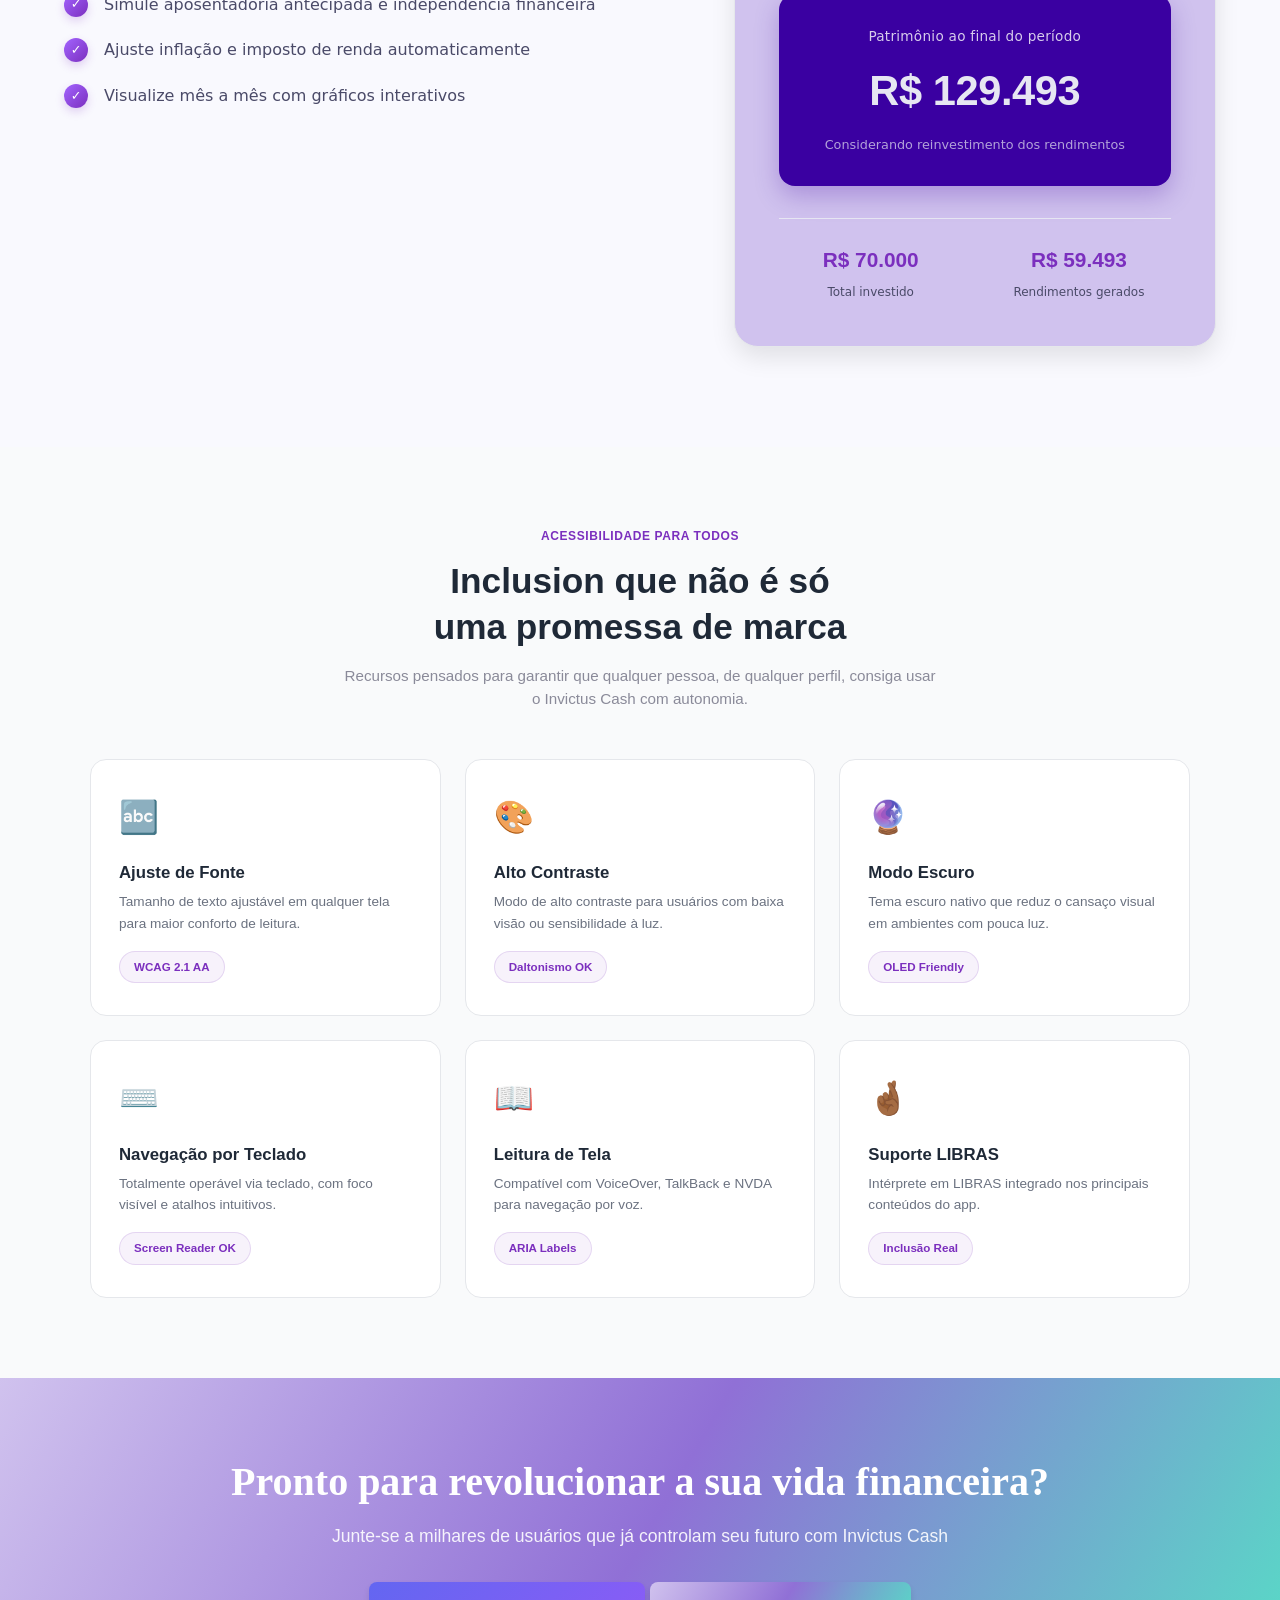
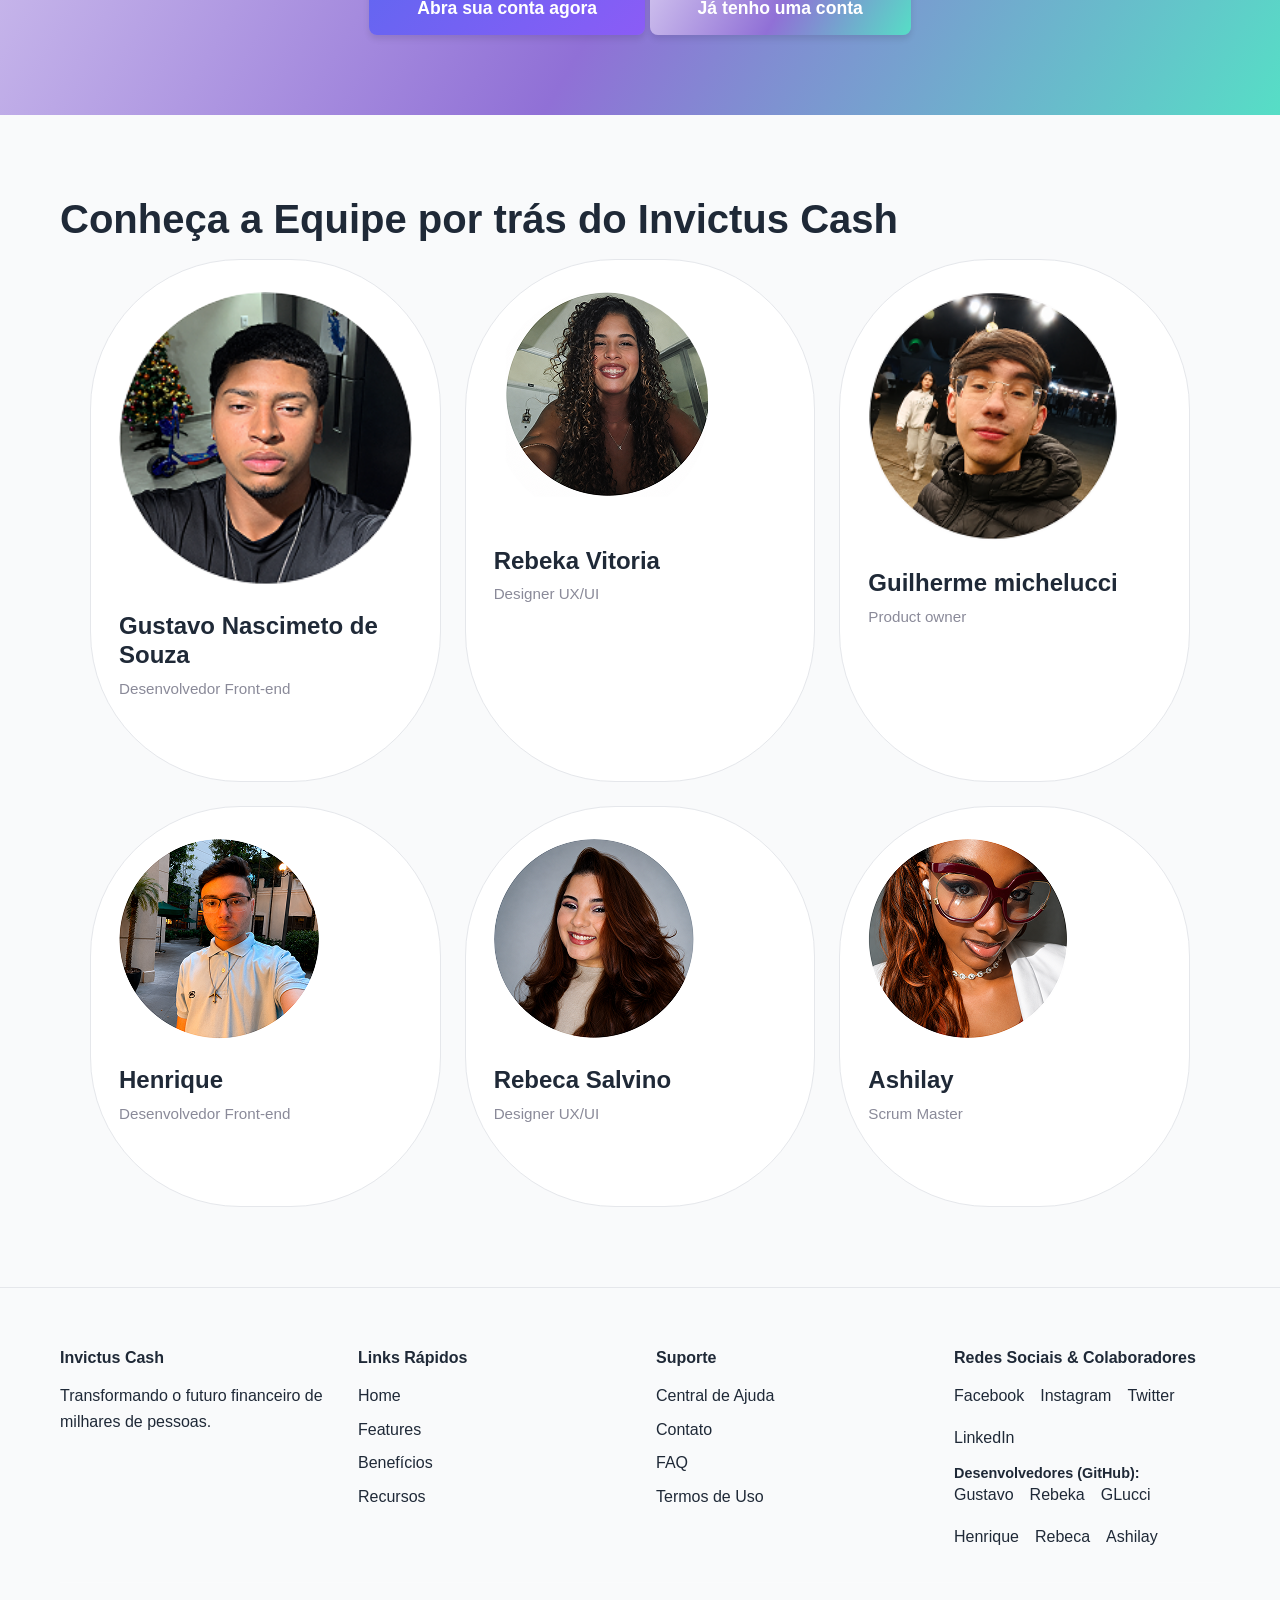
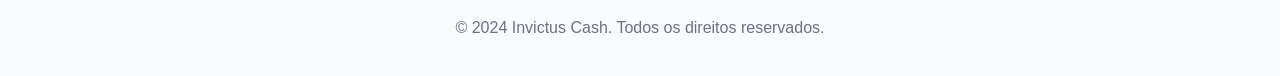
==== commit 329a487d: "mais um commit" ====
--- a/index.html
+++ b/index.html
@@ -320,7 +320,7 @@
                 <div class="team-member"><a href="https://www.linkedin.com/in/henrique-costa-1b0a4b1b9/">
                     <img src="img/enrique.png" alt="Henrique - Especialista em Acessibilidade">
                     <h3>Henrique</h3>
-                    <p>Especialista em Acessibilidade</p>
+                    <p>Desenvolvedor Front-end</p>
                     </a>
                 </div>
                 <div class="team-member"> <a href="https://www.linkedin.com/in/rebeca-santos-89a4b120a/">
--- a/css/styles.css
+++ b/css/styles.css
@@ -1161,7 +1161,7 @@
 
 .team-member img { 
     width: 100%; 
-    border-radius: 12px; 
+    border-radius: 150px; 
     margin-bottom: 20px; 
 }
 
